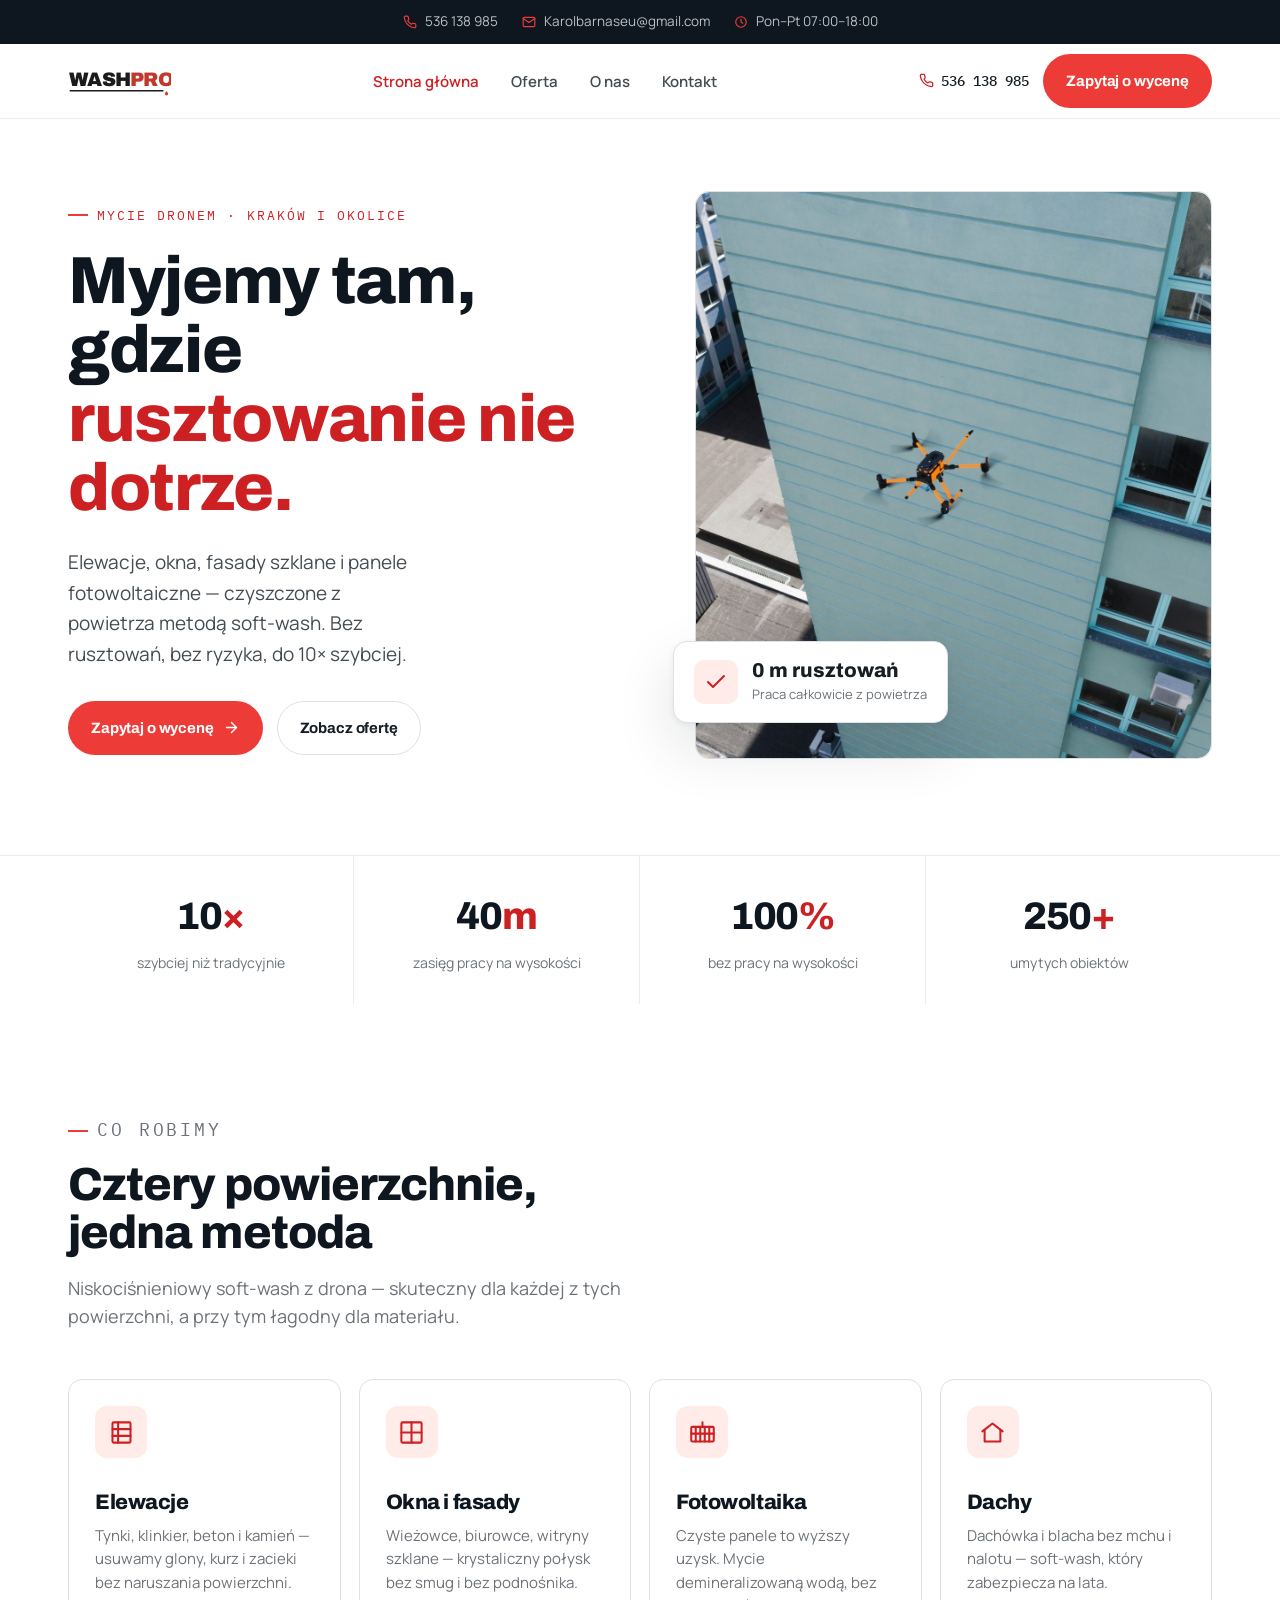
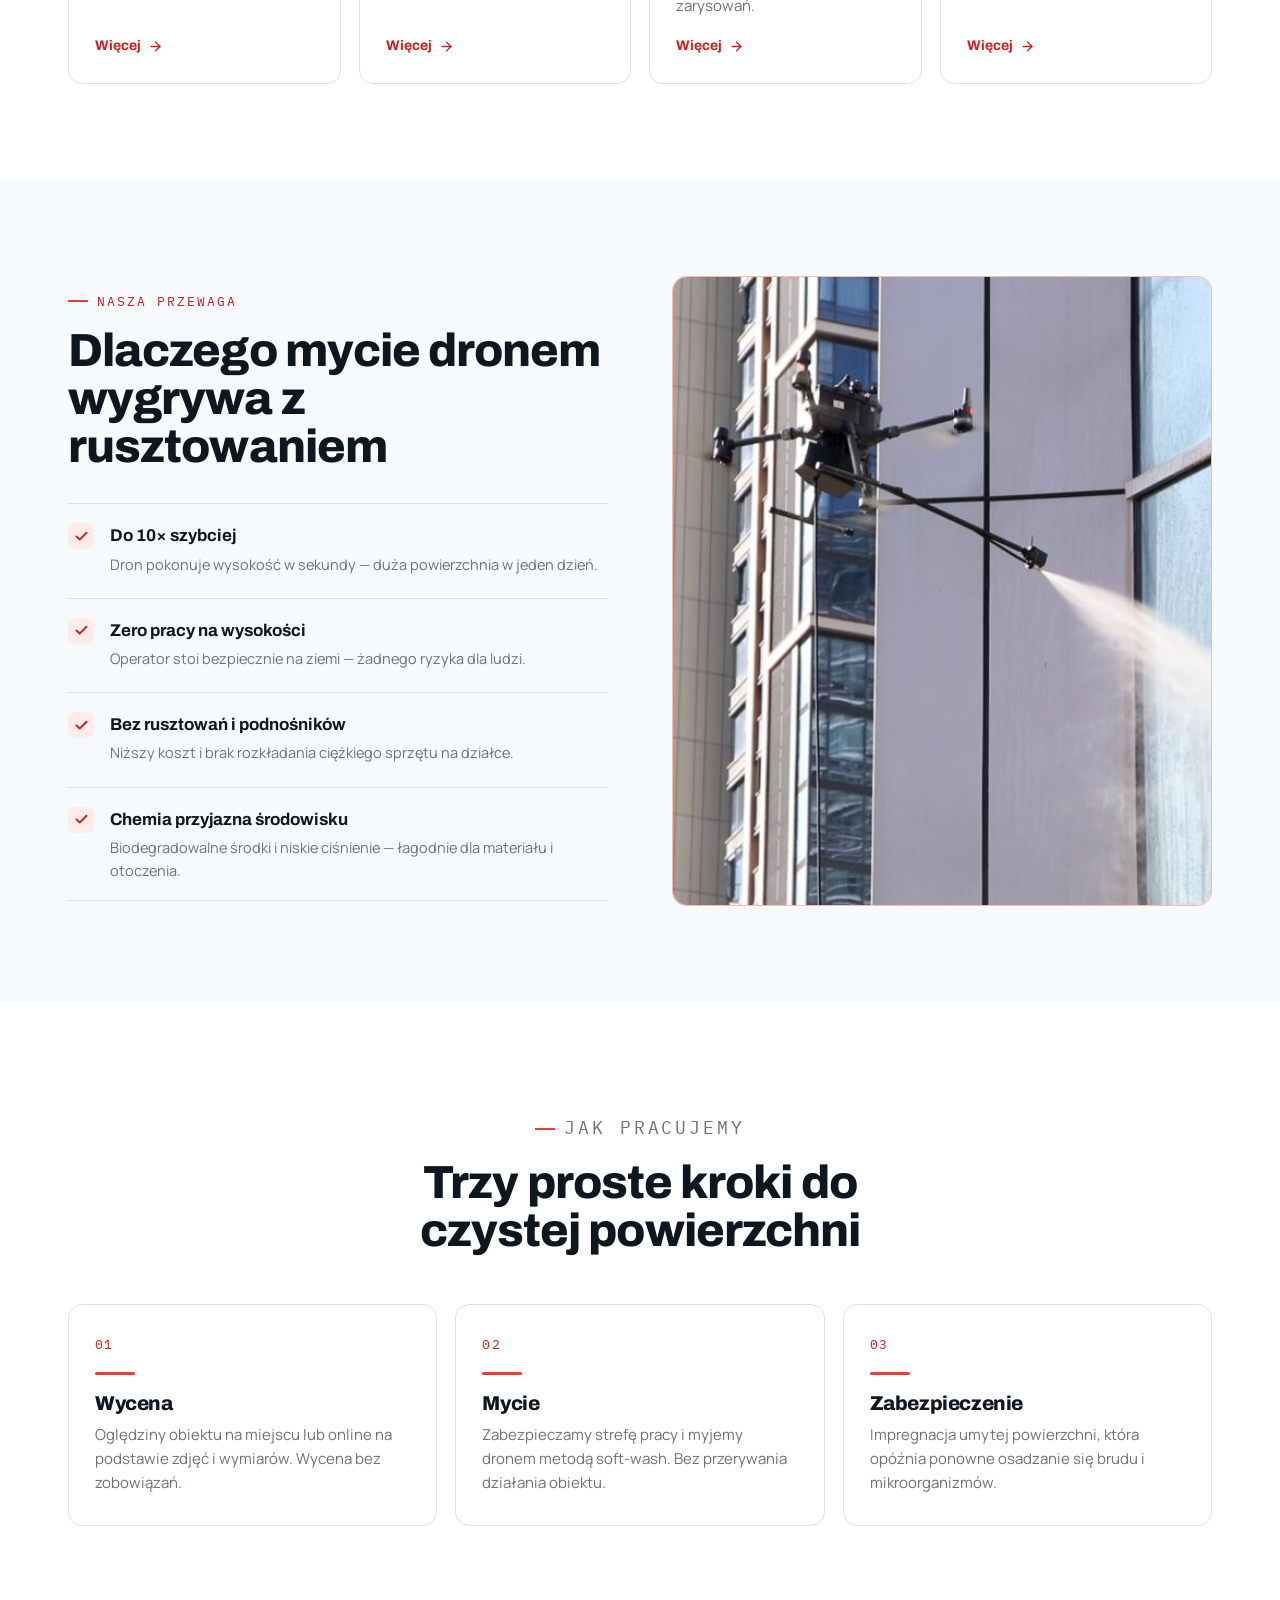
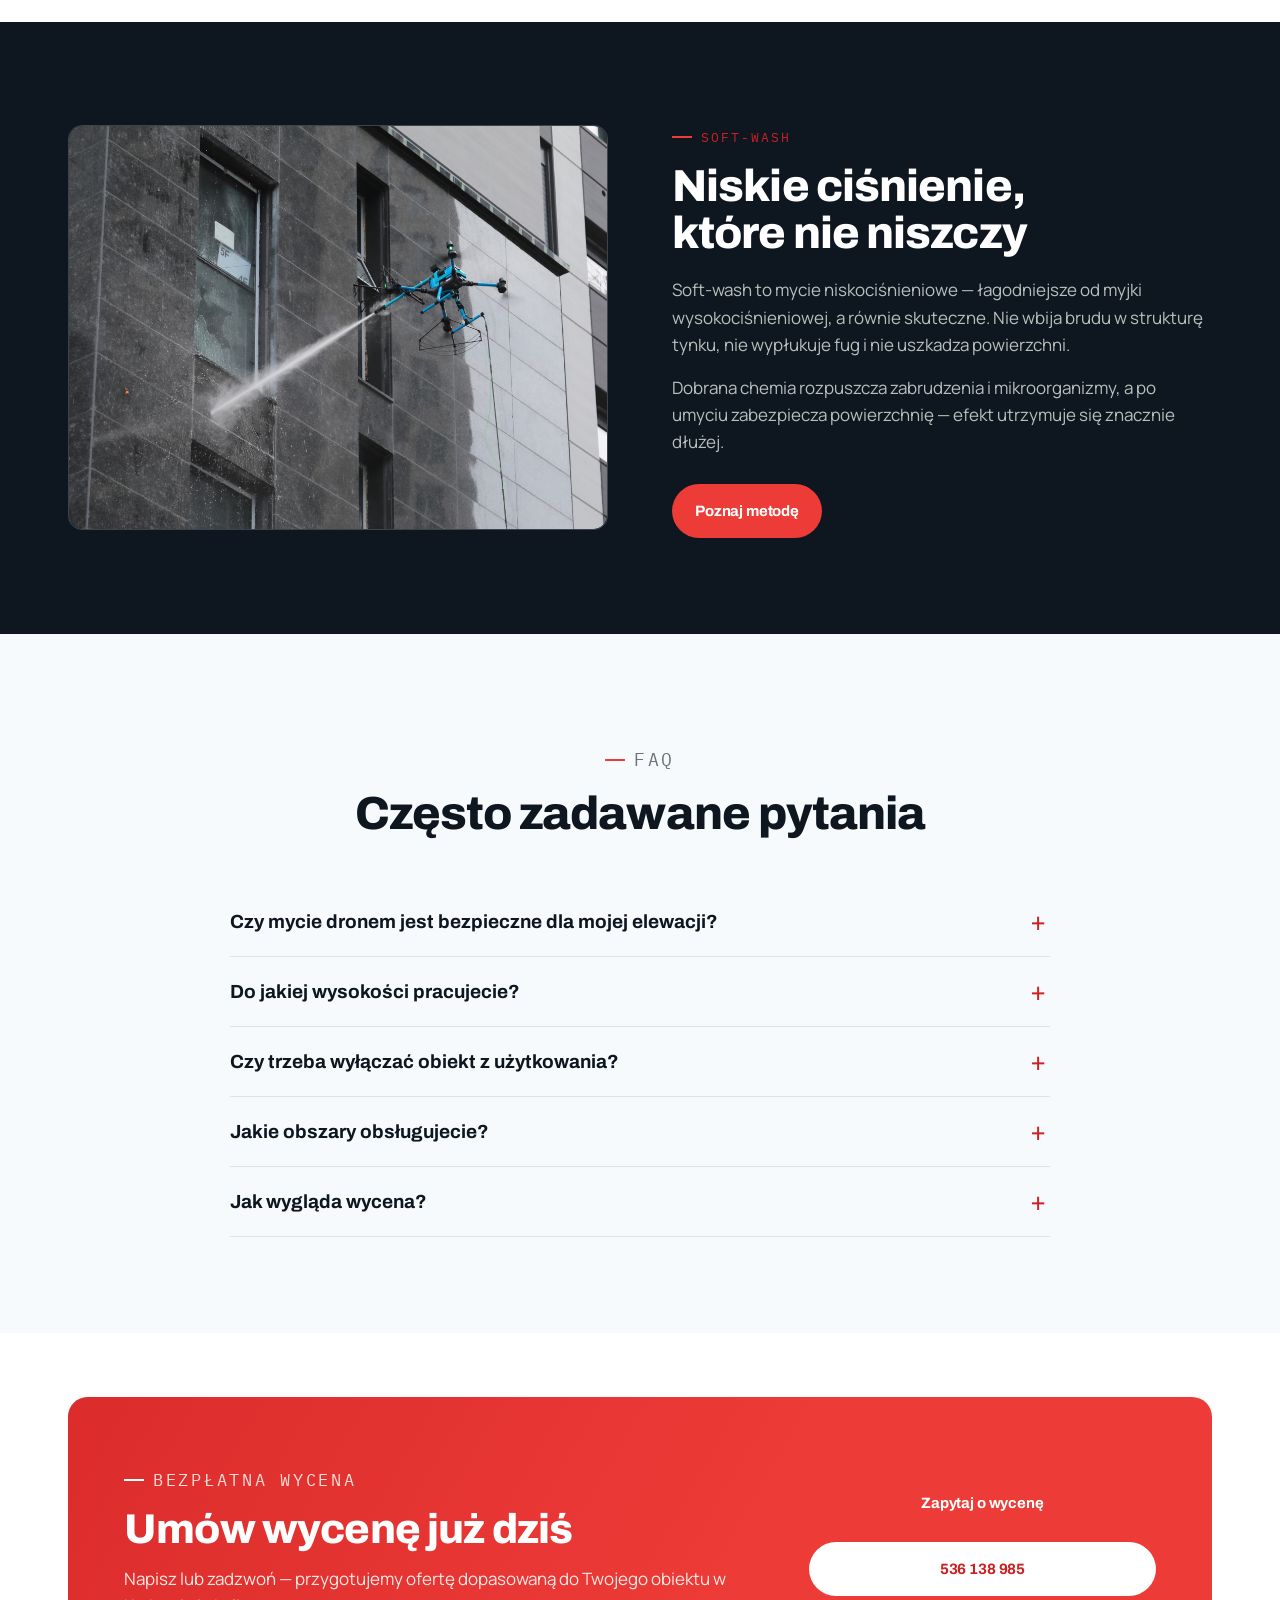
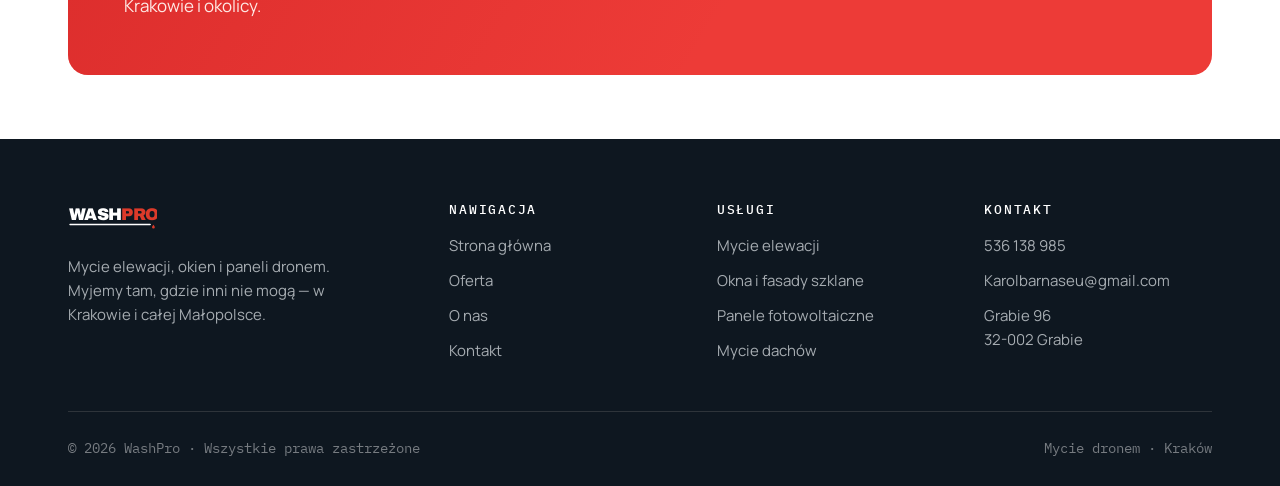
==== strona drony/index.html @ 451d6413 "Add files via upload" ====
<!DOCTYPE html>
<html lang="pl">
<head>
<meta charset="UTF-8">
<meta name="viewport" content="width=device-width, initial-scale=1">
<title>WashPro — Mycie elewacji, okien i paneli dronem · Kraków</title>
<meta name="description" content="WashPro Kraków — mycie elewacji, okien, fasad szklanych i paneli fotowoltaicznych dronem metodą soft-wash. Bezpiecznie, szybko, bez rusztowań.">
<link rel="preconnect" href="https://fonts.googleapis.com">
<link rel="preconnect" href="https://fonts.gstatic.com" crossorigin>
<link href="https://fonts.googleapis.com/css2?family=Archivo:wght@500;600;700;800&family=Manrope:wght@400;500;600;700&family=IBM+Plex+Mono:wght@400;500&display=swap" rel="stylesheet">
<link rel="icon" type="image/svg+xml" href="assets/logo-mark.svg">
<link rel="stylesheet" href="assets/styles.css">
</head>
<body>

<!-- ============ HEADER ============ -->
<div class="topbar">
  <div class="wrap">
    <div class="topbar-inner">
      <div class="topbar-contact">
        <a href="tel:+48536138985"><svg viewBox="0 0 24 24" fill="none" stroke="currentColor" stroke-width="2" stroke-linecap="round" stroke-linejoin="round"><path d="M22 16.92v3a2 2 0 0 1-2.18 2 19.79 19.79 0 0 1-8.63-3.07 19.5 19.5 0 0 1-6-6 19.79 19.79 0 0 1-3.07-8.67A2 2 0 0 1 4.11 2h3a2 2 0 0 1 2 1.72c.13.96.36 1.9.7 2.81a2 2 0 0 1-.45 2.11L8.09 9.91a16 16 0 0 0 6 6l1.27-1.27a2 2 0 0 1 2.11-.45c.91.34 1.85.57 2.81.7A2 2 0 0 1 22 16.92Z"/></svg>536 138 985</a>
        <a href="mailto:Karolbarnaseu@gmail.com"><svg viewBox="0 0 24 24" fill="none" stroke="currentColor" stroke-width="2" stroke-linecap="round" stroke-linejoin="round"><rect x="2" y="4" width="20" height="16" rx="2"/><polyline points="22 6 12 13 2 6"/></svg>Karolbarnaseu@gmail.com</a>
        <span><svg viewBox="0 0 24 24" fill="none" stroke="currentColor" stroke-width="2" stroke-linecap="round" stroke-linejoin="round" style="width:14px;height:14px;color:var(--accent)"><circle cx="12" cy="12" r="9"/><polyline points="12 7 12 12 15 14"/></svg>Pon–Pt 07:00–18:00</span>
      </div>
    </div>
  </div>
</div>
<header class="site-header">
  <div class="wrap">
    <nav class="nav">
      <a href="index.html" class="brand" aria-label="WashPro — strona główna">
        <svg class="brand-logo" xmlns="http://www.w3.org/2000/svg" viewBox="0 0 432 126" role="img" aria-label="WashPro"><text x="4" y="84" font-family="Archivo, system-ui, sans-serif" font-weight="900" font-size="82" letter-spacing="-3"><tspan fill="#1d1a1e">WASH</tspan><tspan fill="#C0392B">PRO</tspan></text><path d="M10 104 H398" stroke="#1d1a1e" stroke-width="7" stroke-linecap="round"></path><path d="M414 105c4.4 5.8 6.7 9.2 6.7 12a6.7 6.7 0 0 1-13.4 0C407.3 114.2 409.6 110.8 414 105Z" fill="#DB3A2A"></path></svg>
      </a>
      <ul class="nav-links">
        <li><a href="index.html" class="active">Strona główna</a></li>
        <li><a href="oferta.html">Oferta</a></li>
        <li><a href="o-nas.html">O nas</a></li>
        <li><a href="kontakt.html">Kontakt</a></li>
      </ul>
      <div class="nav-cta">
        <span class="nav-phone">
          <svg viewBox="0 0 24 24" fill="none" stroke="currentColor" stroke-width="2" stroke-linecap="round" stroke-linejoin="round"><path d="M22 16.92v3a2 2 0 0 1-2.18 2 19.79 19.79 0 0 1-8.63-3.07 19.5 19.5 0 0 1-6-6 19.79 19.79 0 0 1-3.07-8.67A2 2 0 0 1 4.11 2h3a2 2 0 0 1 2 1.72c.13.96.36 1.9.7 2.81a2 2 0 0 1-.45 2.11L8.09 9.91a16 16 0 0 0 6 6l1.27-1.27a2 2 0 0 1 2.11-.45c.91.34 1.85.57 2.81.7A2 2 0 0 1 22 16.92Z"/></svg>
          536 138 985
        </span>
        <a href="kontakt.html" class="btn btn-primary">Zapytaj o wycenę</a>
      </div>
      <button class="nav-toggle" aria-label="Menu">
        <svg viewBox="0 0 24 24" fill="none" stroke="currentColor" stroke-width="2" stroke-linecap="round"><line x1="3" y1="7" x2="21" y2="7"/><line x1="3" y1="12" x2="21" y2="12"/><line x1="3" y1="17" x2="21" y2="17"/></svg>
      </button>
    </nav>
  </div>
</header>

<!-- ============ HERO ============ -->
<section class="hero">
  <div class="wrap">
    <div class="hero-grid">
      <div class="hero-copy">
        <p class="eyebrow">Mycie dronem · Kraków i okolice</p>
        <h1>Myjemy tam, gdzie<br><span class="g">rusztowanie nie dotrze.</span></h1>
        <p class="hero-lead">Elewacje, okna, fasady szklane i panele fotowoltaiczne — czyszczone z powietrza metodą soft-wash. Bez rusztowań, bez ryzyka, do 10× szybciej.</p>
        <div class="hero-actions">
          <a href="kontakt.html" class="btn btn-primary">
            Zapytaj o wycenę
            <svg viewBox="0 0 24 24" fill="none" stroke="currentColor" stroke-width="2" stroke-linecap="round" stroke-linejoin="round"><line x1="5" y1="12" x2="19" y2="12"/><polyline points="12 5 19 12 12 19"/></svg>
          </a>
          <a href="oferta.html" class="btn btn-ghost">Zobacz ofertę</a>
        </div>
      </div>
      <div class="hero-media">
        <div class="ph"><img src="assets/img/hero-dron-elewacja.jpg" alt="Dron myjący elewację budynku z powietrza"></div>
        <div class="hero-badge">
          <span class="ico">
            <svg viewBox="0 0 24 24" fill="none" stroke="currentColor" stroke-width="2" stroke-linecap="round" stroke-linejoin="round"><polyline points="20 6 9 17 4 12"/></svg>
          </span>
          <div>
            <div class="t">0 m rusztowań</div>
            <div class="s">Praca całkowicie z powietrza</div>
          </div>
        </div>
      </div>
    </div>
  </div>
</section>

<!-- ============ TRUST STRIP ============ -->
<section class="trust">
  <div class="wrap">
    <div class="trust-row">
      <div class="trust-item"><div class="n">10<span>×</span></div><div class="l">szybciej niż tradycyjnie</div></div>
      <div class="trust-item"><div class="n">40<span>m</span></div><div class="l">zasięg pracy na wysokości</div></div>
      <div class="trust-item"><div class="n">100<span>%</span></div><div class="l">bez pracy na wysokości</div></div>
      <div class="trust-item"><div class="n">250<span>+</span></div><div class="l">umytych obiektów</div></div>
    </div>
  </div>
</section>

<!-- ============ USŁUGI ============ -->
<section class="section">
  <div class="wrap">
    <div class="section-head">
      <p class="eyebrow">Co robimy</p>
      <h2>Cztery powierzchnie, jedna metoda</h2>
      <p>Niskociśnieniowy soft-wash z drona — skuteczny dla każdej z tych powierzchni, a przy tym łagodny dla materiału.</p>
    </div>
    <div class="cards cards-4">
      <a href="oferta.html" class="card">
        <span class="ico"><svg viewBox="0 0 24 24" fill="none" stroke="currentColor" stroke-width="1.8" stroke-linecap="round" stroke-linejoin="round"><rect x="4" y="3" width="16" height="18" rx="1"/><path d="M9 3v18M4 9h16M4 15h16"/></svg></span>
        <h3>Elewacje</h3>
        <p>Tynki, klinkier, beton i kamień — usuwamy glony, kurz i zacieki bez naruszania powierzchni.</p>
        <span class="more">Więcej <svg viewBox="0 0 24 24" fill="none" stroke="currentColor" stroke-width="2.2" stroke-linecap="round" stroke-linejoin="round"><line x1="5" y1="12" x2="19" y2="12"/><polyline points="12 5 19 12 12 19"/></svg></span>
      </a>
      <a href="oferta.html" class="card">
        <span class="ico"><svg viewBox="0 0 24 24" fill="none" stroke="currentColor" stroke-width="1.8" stroke-linecap="round" stroke-linejoin="round"><rect x="3" y="3" width="18" height="18" rx="1"/><path d="M3 12h18M12 3v18"/></svg></span>
        <h3>Okna i fasady</h3>
        <p>Wieżowce, biurowce, witryny szklane — krystaliczny połysk bez smug i bez podnośnika.</p>
        <span class="more">Więcej <svg viewBox="0 0 24 24" fill="none" stroke="currentColor" stroke-width="2.2" stroke-linecap="round" stroke-linejoin="round"><line x1="5" y1="12" x2="19" y2="12"/><polyline points="12 5 19 12 12 19"/></svg></span>
      </a>
      <a href="oferta.html" class="card">
        <span class="ico"><svg viewBox="0 0 24 24" fill="none" stroke="currentColor" stroke-width="1.8" stroke-linecap="round" stroke-linejoin="round"><rect x="2" y="7" width="20" height="13" rx="1"/><path d="M6 7v13M10 7v13M14 7v13M18 7v13M2 13h20"/><path d="M12 7V3"/></svg></span>
        <h3>Fotowoltaika</h3>
        <p>Czyste panele to wyższy uzysk. Mycie demineralizowaną wodą, bez zarysowań.</p>
        <span class="more">Więcej <svg viewBox="0 0 24 24" fill="none" stroke="currentColor" stroke-width="2.2" stroke-linecap="round" stroke-linejoin="round"><line x1="5" y1="12" x2="19" y2="12"/><polyline points="12 5 19 12 12 19"/></svg></span>
      </a>
      <a href="oferta.html" class="card">
        <span class="ico"><svg viewBox="0 0 24 24" fill="none" stroke="currentColor" stroke-width="1.8" stroke-linecap="round" stroke-linejoin="round"><path d="M3 11l9-7 9 7"/><path d="M5 10v10h14V10"/></svg></span>
        <h3>Dachy</h3>
        <p>Dachówka i blacha bez mchu i nalotu — soft-wash, który zabezpiecza na lata.</p>
        <span class="more">Więcej <svg viewBox="0 0 24 24" fill="none" stroke="currentColor" stroke-width="2.2" stroke-linecap="round" stroke-linejoin="round"><line x1="5" y1="12" x2="19" y2="12"/><polyline points="12 5 19 12 12 19"/></svg></span>
      </a>
    </div>
  </div>
</section>

<!-- ============ PRZEWAGA ============ -->
<section class="section bg-surface">
  <div class="wrap">
    <div class="split">
      <div>
        <p class="eyebrow">Nasza przewaga</p>
        <h2 style="font-size: clamp(2rem, 4vw, 2.9rem); margin-top: 16px;">Dlaczego mycie dronem<br>wygrywa z rusztowaniem</h2>
        <ul class="feature-list">
          <li>
            <span class="chk"><svg viewBox="0 0 24 24" fill="none" stroke="currentColor" stroke-width="3" stroke-linecap="round" stroke-linejoin="round"><polyline points="20 6 9 17 4 12"/></svg></span>
            <div><div class="ft">Do 10× szybciej</div><div class="fd">Dron pokonuje wysokość w sekundy — duża powierzchnia w jeden dzień.</div></div>
          </li>
          <li>
            <span class="chk"><svg viewBox="0 0 24 24" fill="none" stroke="currentColor" stroke-width="3" stroke-linecap="round" stroke-linejoin="round"><polyline points="20 6 9 17 4 12"/></svg></span>
            <div><div class="ft">Zero pracy na wysokości</div><div class="fd">Operator stoi bezpiecznie na ziemi — żadnego ryzyka dla ludzi.</div></div>
          </li>
          <li>
            <span class="chk"><svg viewBox="0 0 24 24" fill="none" stroke="currentColor" stroke-width="3" stroke-linecap="round" stroke-linejoin="round"><polyline points="20 6 9 17 4 12"/></svg></span>
            <div><div class="ft">Bez rusztowań i podnośników</div><div class="fd">Niższy koszt i brak rozkładania ciężkiego sprzętu na działce.</div></div>
          </li>
          <li>
            <span class="chk"><svg viewBox="0 0 24 24" fill="none" stroke="currentColor" stroke-width="3" stroke-linecap="round" stroke-linejoin="round"><polyline points="20 6 9 17 4 12"/></svg></span>
            <div><div class="ft">Chemia przyjazna środowisku</div><div class="fd">Biodegradowalne środki i niskie ciśnienie — łagodnie dla materiału i otoczenia.</div></div>
          </li>
        </ul>
      </div>
      <div class="media-tall">
        <div class="ph ph-accent"><img src="assets/img/fasada-wiezowiec.jpg" alt="Dron myjący szklaną fasadę wieżowca"></div>
      </div>
    </div>
  </div>
</section>

<!-- ============ PROCES ============ -->
<section class="section">
  <div class="wrap">
    <div class="section-head center">
      <p class="eyebrow center">Jak pracujemy</p>
      <h2>Trzy proste kroki do czystej powierzchni</h2>
    </div>
    <div class="steps">
      <div class="step">
        <div class="sn">01</div>
        <div class="bar"></div>
        <h3>Wycena</h3>
        <p>Oględziny obiektu na miejscu lub online na podstawie zdjęć i wymiarów. Wycena bez zobowiązań.</p>
      </div>
      <div class="step">
        <div class="sn">02</div>
        <div class="bar"></div>
        <h3>Mycie</h3>
        <p>Zabezpieczamy strefę pracy i myjemy dronem metodą soft-wash. Bez przerywania działania obiektu.</p>
      </div>
      <div class="step">
        <div class="sn">03</div>
        <div class="bar"></div>
        <h3>Zabezpieczenie</h3>
        <p>Impregnacja umytej powierzchni, która opóźnia ponowne osadzanie się brudu i mikroorganizmów.</p>
      </div>
    </div>
  </div>
</section>

<!-- ============ SOFT-WASH ============ -->
<section class="section bg-ink">
  <div class="wrap">
    <div class="split">
      <div class="media-wide">
        <div class="ph" style="background-color: oklch(0.27 0.014 250); border-color: oklch(0.38 0.016 250);"><img src="assets/img/mycie-elewacji.jpg" alt="Dron myjący elewację metodą soft-wash"></div>
      </div>
      <div>
        <p class="eyebrow">Soft-wash</p>
        <h2 style="font-size: clamp(2rem, 4vw, 2.8rem); margin-top: 16px;">Niskie ciśnienie, które nie niszczy</h2>
        <p style="margin-top: 20px; font-size: 17px; color: oklch(0.80 0.01 165);">Soft-wash to mycie niskociśnieniowe — łagodniejsze od myjki wysokociśnieniowej, a równie skuteczne. Nie wbija brudu w strukturę tynku, nie wypłukuje fug i nie uszkadza powierzchni.</p>
        <p style="margin-top: 16px; font-size: 17px; color: oklch(0.80 0.01 165);">Dobrana chemia rozpuszcza zabrudzenia i mikroorganizmy, a po umyciu zabezpiecza powierzchnię — efekt utrzymuje się znacznie dłużej.</p>
        <a href="oferta.html" class="btn btn-primary" style="margin-top: 28px;">Poznaj metodę</a>
      </div>
    </div>
  </div>
</section>

<!-- ============ FAQ ============ -->
<section class="section bg-surface">
  <div class="wrap">
    <div class="section-head center">
      <p class="eyebrow center">FAQ</p>
      <h2>Często zadawane pytania</h2>
    </div>
    <div class="faq">
      <div class="faq-item">
        <button class="faq-q">Czy mycie dronem jest bezpieczne dla mojej elewacji?</button>
        <div class="faq-a"><p>Tak. Pracujemy niskim ciśnieniem (soft-wash), które nie wbija brudu w strukturę i nie uszkadza tynku, fug ani powłok — to metoda łagodniejsza niż klasyczna myjka wysokociśnieniowa.</p></div>
      </div>
      <div class="faq-item">
        <button class="faq-q">Do jakiej wysokości pracujecie?</button>
        <div class="faq-a"><p>Standardowo do ok. 40 metrów. Przy wyższych obiektach dobieramy sprzęt i scenariusz lotu indywidualnie — opisz nam obiekt, a potwierdzimy wykonalność.</p></div>
      </div>
      <div class="faq-item">
        <button class="faq-q">Czy trzeba wyłączać obiekt z użytkowania?</button>
        <div class="faq-a"><p>Najczęściej nie. Operator pracuje z ziemi, a my zabezpieczamy jedynie strefę pod miejscem mycia. Biuro, sklep czy zakład mogą zwykle działać normalnie.</p></div>
      </div>
      <div class="faq-item">
        <button class="faq-q">Jakie obszary obsługujecie?</button>
        <div class="faq-a"><p>Kraków i cała Małopolska. W przypadku większych zleceń dojedziemy też poza województwo — zapytaj o szczegóły.</p></div>
      </div>
      <div class="faq-item">
        <button class="faq-q">Jak wygląda wycena?</button>
        <div class="faq-a"><p>Bezpłatnie. Wystarczą zdjęcia, lokalizacja i przybliżone wymiary, albo umawiamy oględziny na miejscu. Ofertę przygotowujemy zwykle w 1–2 dni robocze.</p></div>
      </div>
    </div>
  </div>
</section>

<!-- ============ CTA ============ -->
<section class="section-sm">
  <div class="wrap">
    <div class="cta-band">
      <div>
        <p class="eyebrow">Bezpłatna wycena</p>
        <h2 style="margin-top: 14px;">Umów wycenę już dziś</h2>
        <p>Napisz lub zadzwoń — przygotujemy ofertę dopasowaną do Twojego obiektu w Krakowie i okolicy.</p>
      </div>
      <div class="cta-actions">
        <a href="kontakt.html" class="btn btn-primary">Zapytaj o wycenę</a>
        <a href="tel:+48536138985" class="btn btn-on-accent">536 138 985</a>
      </div>
    </div>
  </div>
</section>

<!-- ============ FOOTER ============ -->
<footer class="site-footer">
  <div class="wrap">
    <div class="footer-grid">
      <div>
        <span class="brand" aria-label="WashPro"><svg class="brand-logo" xmlns="http://www.w3.org/2000/svg" viewBox="0 0 432 126" role="img" aria-label="WashPro"><text x="4" y="84" font-family="Archivo, system-ui, sans-serif" font-weight="900" font-size="82" letter-spacing="-3"><tspan fill="#ffffff">WASH</tspan><tspan fill="#DB3A2A">PRO</tspan></text><path d="M10 104 H398" stroke="#ffffff" stroke-width="7" stroke-linecap="round"></path><path d="M414 105c4.4 5.8 6.7 9.2 6.7 12a6.7 6.7 0 0 1-13.4 0C407.3 114.2 409.6 110.8 414 105Z" fill="#DB3A2A"></path></svg></span>
        <p class="footer-about">Mycie elewacji, okien i paneli dronem. Myjemy tam, gdzie inni nie mogą — w Krakowie i całej Małopolsce.</p>
      </div>
      <div class="footer-col">
        <h4>Nawigacja</h4>
        <ul>
          <li><a href="index.html">Strona główna</a></li>
          <li><a href="oferta.html">Oferta</a></li>
          <li><a href="o-nas.html">O nas</a></li>
            <li><a href="kontakt.html">Kontakt</a></li>
        </ul>
      </div>
      <div class="footer-col">
        <h4>Usługi</h4>
        <ul>
          <li><a href="oferta.html">Mycie elewacji</a></li>
          <li><a href="oferta.html">Okna i fasady szklane</a></li>
          <li><a href="oferta.html">Panele fotowoltaiczne</a></li>
          <li><a href="oferta.html">Mycie dachów</a></li>
        </ul>
      </div>
      <div class="footer-col">
        <h4>Kontakt</h4>
        <ul>
          <li><a href="tel:+48536138985">536 138 985</a></li>
          <li><a href="mailto:Karolbarnaseu@gmail.com">Karolbarnaseu@gmail.com</a></li>
          <li>Grabie 96<br>32-002 Grabie</li>
        </ul>
      </div>
    </div>
    <div class="footer-bottom">
      <span class="mono">© 2026 WashPro · Wszystkie prawa zastrzeżone</span>
      <span class="mono">Mycie dronem · Kraków</span>
    </div>
  </div>
</footer>

<script src="assets/nav.js"></script>
</body>
</html>
---- strona drony/assets/styles.css ----
/* ============================================================
   WashPro — system wizualny
   Czysty, techniczny. Dużo bieli, jeden żywy czerwony akcent.
   ============================================================ */

:root {
  /* Neutrals — cool, slightly blue */
  --bg:        #ffffff;
  --surface:   oklch(0.984 0.005 240);
  --surface-2: oklch(0.963 0.008 240);
  --ink:       oklch(0.23 0.018 245);
  --ink-soft:  oklch(0.41 0.016 245);
  --muted:     oklch(0.55 0.012 245);
  --line:      oklch(0.91 0.008 240);
  --line-soft: oklch(0.945 0.006 240);

  /* Accent — vivid red (GraphicLine-style) */
  --accent:      oklch(0.625 0.215 27);
  --accent-deep: oklch(0.545 0.205 27);
  --accent-ink:  oklch(0.45 0.16 27);
  --accent-soft: oklch(0.962 0.03 27);
  --accent-line: oklch(0.86 0.10 27);

  --ink-900:   oklch(0.20 0.022 250);

  /* Type */
  --font-head: "Archivo", system-ui, sans-serif;
  --font-body: "Manrope", system-ui, sans-serif;
  --font-mono: "IBM Plex Mono", ui-monospace, monospace;

  --maxw: 1200px;
  --radius: 14px;
  --radius-sm: 9px;
  --shadow: 0 1px 2px oklch(0.22 0.018 250 / 0.05), 0 8px 28px oklch(0.22 0.018 250 / 0.07);
  --shadow-lg: 0 2px 6px oklch(0.22 0.018 250 / 0.06), 0 24px 60px oklch(0.22 0.018 250 / 0.12);
}

* { box-sizing: border-box; }

html { scroll-behavior: smooth; }

body {
  margin: 0;
  font-family: var(--font-body);
  font-size: 17px;
  line-height: 1.6;
  color: var(--ink);
  background: var(--bg);
  -webkit-font-smoothing: antialiased;
  text-rendering: optimizeLegibility;
}

h1, h2, h3, h4 {
  font-family: var(--font-head);
  font-weight: 800;
  line-height: 1.04;
  letter-spacing: -0.02em;
  color: var(--ink-900);
  margin: 0;
  text-wrap: balance;
}

p { margin: 0; }
a { color: inherit; text-decoration: none; }
img { max-width: 100%; display: block; }

.wrap {
  width: 100%;
  max-width: var(--maxw);
  margin: 0 auto;
  padding-inline: 28px;
}

/* ---------- Eyebrow / labels ---------- */
.eyebrow {
  font-family: var(--font-mono);
  font-size: 12.5px;
  letter-spacing: 0.16em;
  text-transform: uppercase;
  color: var(--accent-deep);
  display: inline-flex;
  align-items: center;
  gap: 9px;
  margin: 0;
}
.eyebrow::before {
  content: "";
  width: 20px;
  height: 2px;
  background: var(--accent);
  display: inline-block;
}
.eyebrow.center { justify-content: center; }

.mono { font-family: var(--font-mono); }

/* ---------- Buttons ---------- */
.btn {
  display: inline-flex;
  align-items: center;
  gap: 9px;
  font-family: var(--font-head);
  font-weight: 700;
  font-size: 15px;
  letter-spacing: -0.01em;
  padding: 14px 22px;
  border-radius: 999px;
  border: 1.5px solid transparent;
  cursor: pointer;
  transition: transform .15s ease, background .2s ease, border-color .2s ease, color .2s ease;
  white-space: nowrap;
}
.btn svg { width: 17px; height: 17px; }
.btn-primary {
  background: var(--accent);
  color: #fff;
}
.btn-primary:hover { background: var(--accent-deep); transform: translateY(-2px); }
.btn-ghost {
  background: transparent;
  color: var(--ink);
  border-color: var(--line);
}
.btn-ghost:hover { border-color: var(--ink); transform: translateY(-2px); }
.btn-dark {
  background: var(--ink-900);
  color: #fff;
}
.btn-dark:hover { background: #000; transform: translateY(-2px); }
.btn-on-accent { background: #fff; color: var(--accent-deep); }
.btn-on-accent:hover { background: oklch(0.965 0.015 28); transform: translateY(-2px); }

/* ---------- Top utility bar ---------- */
.topbar {
  background: var(--ink-900);
  color: oklch(0.80 0.01 245);
  font-size: 13.5px;
}
.topbar-inner {
  display: flex;
  justify-content: center;
  align-items: center;
  height: 44px;
  gap: 20px;
}
.topbar a { color: inherit; transition: color .15s ease; }
.topbar-contact { display: flex; align-items: center; gap: 24px; }
.topbar-contact a, .topbar-contact span { display: inline-flex; align-items: center; gap: 8px; white-space: nowrap; }
.topbar-contact svg { width: 14px; height: 14px; color: var(--accent); }
.topbar-contact a:hover { color: #fff; }
.topbar-social { display: flex; align-items: center; gap: 8px; }
.topbar-social a {
  width: 30px; height: 30px; border-radius: 7px;
  display: grid; place-items: center;
  background: oklch(0.30 0.014 250);
}
.topbar-social a:hover { background: var(--accent); color: #fff; }
.topbar-social svg { width: 15px; height: 15px; }

/* ---------- Header ---------- */
.site-header {
  position: sticky;
  top: 0;
  z-index: 50;
  background: oklch(1 0 0 / 0.82);
  backdrop-filter: blur(14px);
  border-bottom: 1px solid var(--line-soft);
}
.nav {
  display: flex;
  align-items: center;
  justify-content: space-between;
  height: 74px;
  gap: 24px;
}
.brand {
  display: flex;
  align-items: center;
  gap: 11px;
  font-family: var(--font-head);
  font-weight: 800;
  font-size: 21px;
  letter-spacing: -0.03em;
  color: var(--ink-900);
}
.brand .mark {
  width: 32px;
  height: 32px;
  border-radius: 8px;
  background: var(--accent);
  display: grid;
  place-items: center;
  position: relative;
}
.brand .mark svg { width: 18px; height: 18px; }
.brand b { color: var(--accent-deep); font-weight: 800; }
.brand-logo { height: 30px; width: auto; display: block; }
.site-footer .brand { display: inline-flex; }
.site-footer .brand-logo { height: 26px; }

.nav-links {
  display: flex;
  align-items: center;
  gap: 4px;
  list-style: none;
  margin: 0;
  padding: 0;
}
.nav-links a {
  font-size: 15px;
  font-weight: 600;
  color: var(--ink-soft);
  padding: 9px 14px;
  border-radius: 8px;
  transition: color .15s ease, background .15s ease;
}
.nav-links a:hover { color: var(--ink-900); background: var(--surface-2); }
.nav-links a.active { color: var(--accent-deep); }

.nav-cta { display: flex; align-items: center; gap: 14px; }
.nav-phone {
  font-family: var(--font-mono);
  font-size: 14px;
  font-weight: 500;
  color: var(--ink);
  display: flex;
  align-items: center;
  gap: 7px;
}
.nav-phone svg { width: 15px; height: 15px; color: var(--accent-deep); }

.nav-toggle {
  display: none;
  background: none;
  border: 1px solid var(--line);
  border-radius: 8px;
  width: 42px; height: 42px;
  cursor: pointer;
  align-items: center;
  justify-content: center;
}
.nav-toggle svg { width: 22px; height: 22px; }

/* ---------- Sections ---------- */
section { position: relative; }
.section { padding-block: 96px; }
.section-sm { padding-block: 64px; }
.bg-surface { background: var(--surface); }
.bg-ink { background: var(--ink-900); color: oklch(0.92 0.008 245); }
.bg-ink h1, .bg-ink h2, .bg-ink h3 { color: #fff; }

.section-head { max-width: 640px; }
.section-head.center { margin-inline: auto; text-align: center; }
.section-head h2 {
  font-size: clamp(2rem, 4vw, 2.9rem);
  margin-top: 16px;
}
.section-head p {
  margin-top: 16px;
  font-size: 18px;
  color: var(--muted);
}

/* ---------- Image placeholder (clean upload-slot look) ---------- */
.ph {
  position: relative;
  background-color: var(--surface-2);
  border: 1px solid var(--line);
  border-radius: var(--radius);
  display: flex;
  align-items: center;
  justify-content: center;
  overflow: hidden;
  color: var(--muted);
}
.ph::before {
  content: "";
  position: absolute;
  inset: 16px;
  border: 1.5px dashed var(--line);
  border-radius: 8px;
}
.ph::after {
  content: attr(data-label);
  position: relative;
  z-index: 1;
  font-family: var(--font-mono);
  font-size: 11.5px;
  letter-spacing: 0.04em;
  text-transform: uppercase;
  color: var(--muted);
  background: var(--bg);
  border: 1px solid var(--line);
  border-radius: 999px;
  padding: 7px 14px;
  text-align: center;
  max-width: 80%;
}
.ph-accent {
  background-color: var(--accent-soft);
  border-color: var(--accent-line);
}
.ph-accent::before { border-color: var(--accent-line); }
.ph-accent::after { color: var(--accent-deep); border-color: var(--accent-line); }

/* Real photo dropped into a placeholder slot */
.ph > img {
  position: absolute;
  inset: 0;
  width: 100%;
  height: 100%;
  object-fit: cover;
  border-radius: inherit;
  display: block;
  z-index: 2;
}
.ph:has(img) { border-style: solid; }
.ph:has(img)::before,
.ph:has(img)::after { display: none; }

/* ============================================================
   HERO
   ============================================================ */
.hero { padding-top: 72px; padding-bottom: 88px; overflow: hidden; }
.hero-grid {
  display: grid;
  grid-template-columns: 1.05fr 0.95fr;
  gap: 56px;
  align-items: center;
}
.hero h1 {
  font-size: clamp(2.6rem, 5.2vw, 4.3rem);
  margin-top: 22px;
}
.hero h1 .g { color: var(--accent-deep); }
.hero-lead {
  margin-top: 24px;
  font-size: 19px;
  line-height: 1.6;
  color: var(--ink-soft);
  max-width: 30ch;
}
.hero-actions {
  margin-top: 32px;
  display: flex;
  gap: 14px;
  flex-wrap: wrap;
}
.hero-media {
  position: relative;
  aspect-ratio: 4 / 4.4;
}
.hero-media .ph { position: absolute; inset: 0; }
.hero-badge {
  position: absolute;
  left: -22px;
  bottom: 36px;
  background: #fff;
  border: 1px solid var(--line);
  border-radius: var(--radius);
  box-shadow: var(--shadow-lg);
  padding: 18px 20px;
  display: flex;
  align-items: center;
  gap: 14px;
  z-index: 2;
}
.hero-badge .ico {
  width: 44px; height: 44px;
  border-radius: 10px;
  background: var(--accent-soft);
  display: grid; place-items: center;
  color: var(--accent-deep);
}
.hero-badge .ico svg { width: 24px; height: 24px; }
.hero-badge .t { font-family: var(--font-head); font-weight: 800; font-size: 20px; line-height: 1; }
.hero-badge .s { font-size: 13px; color: var(--muted); margin-top: 4px; }

/* Trust strip */
.trust {
  margin-top: 8px;
  border-top: 1px solid var(--line-soft);
}
.trust-row {
  display: grid;
  grid-template-columns: repeat(4, 1fr);
  gap: 0;
}
.trust-item {
  padding: 30px 4px;
  text-align: center;
  border-right: 1px solid var(--line-soft);
}
.trust-item:last-child { border-right: none; }
.trust-item .n {
  font-family: var(--font-head);
  font-weight: 800;
  font-size: clamp(1.9rem, 3vw, 2.6rem);
  color: var(--ink-900);
  letter-spacing: -0.03em;
}
.trust-item .n span { color: var(--accent-deep); }
.trust-item .l {
  font-size: 14px;
  color: var(--muted);
  margin-top: 4px;
}

/* ============================================================
   SERVICE CARDS
   ============================================================ */
.cards {
  display: grid;
  grid-template-columns: repeat(2, 1fr);
  gap: 18px;
  margin-top: 48px;
}
.cards-4 { grid-template-columns: repeat(4, 1fr); }
.card {
  background: #fff;
  border: 1px solid var(--line);
  border-radius: var(--radius);
  padding: 26px;
  display: flex;
  flex-direction: column;
  transition: transform .18s ease, box-shadow .2s ease, border-color .2s ease;
}
.card:hover { transform: translateY(-4px); box-shadow: var(--shadow); border-color: var(--accent-line); }
.card .ico {
  width: 52px; height: 52px;
  border-radius: 12px;
  background: var(--accent-soft);
  color: var(--accent-deep);
  display: grid; place-items: center;
  margin-bottom: 20px;
}
.card .ico svg { width: 27px; height: 27px; }
.card .num {
  font-family: var(--font-mono);
  font-size: 12px;
  color: var(--muted);
  letter-spacing: 0.1em;
}
.card h3 { font-size: 21px; margin: 14px 0 10px; }
.card p { font-size: 15px; color: var(--muted); line-height: 1.55; }
.card .more {
  margin-top: auto;
  padding-top: 18px;
  font-family: var(--font-head);
  font-weight: 700;
  font-size: 14px;
  color: var(--accent-deep);
  display: inline-flex;
  align-items: center;
  gap: 7px;
}
.card .more svg { width: 15px; height: 15px; transition: transform .18s ease; }
.card:hover .more svg { transform: translateX(4px); }

/* ============================================================
   FEATURE / ADVANTAGE
   ============================================================ */
.split {
  display: grid;
  grid-template-columns: 1fr 1fr;
  gap: 64px;
  align-items: center;
}
.feature-list {
  list-style: none;
  margin: 32px 0 0;
  padding: 0;
  display: grid;
  gap: 4px;
}
.feature-list li {
  display: flex;
  gap: 16px;
  align-items: flex-start;
  padding: 18px 0;
  border-top: 1px solid var(--line);
}
.feature-list li:last-child { border-bottom: 1px solid var(--line); }
.feature-list .chk {
  flex: none;
  width: 26px; height: 26px;
  border-radius: 7px;
  background: var(--accent-soft);
  color: var(--accent-deep);
  display: grid; place-items: center;
  margin-top: 1px;
}
.feature-list .chk svg { width: 15px; height: 15px; }
.feature-list .ft { font-family: var(--font-head); font-weight: 700; font-size: 17px; color: var(--ink-900); }
.feature-list .fd { font-size: 14.5px; color: var(--muted); margin-top: 3px; }

.media-tall { aspect-ratio: 3 / 3.5; }
.media-wide { aspect-ratio: 4 / 3; }
.media-tall .ph, .media-wide .ph { position: absolute; inset: 0; }
.media-tall, .media-wide { position: relative; }

/* ============================================================
   PROCESS
   ============================================================ */
.steps {
  display: grid;
  grid-template-columns: repeat(3, 1fr);
  gap: 18px;
  margin-top: 48px;
  counter-reset: step;
}
.step {
  position: relative;
  padding: 30px 26px;
  border: 1px solid var(--line);
  border-radius: var(--radius);
  background: #fff;
}
.step .sn {
  font-family: var(--font-mono);
  font-size: 13px;
  color: var(--accent-deep);
  letter-spacing: 0.1em;
}
.step .bar { height: 3px; width: 40px; background: var(--accent); margin: 16px 0 18px; border-radius: 2px; }
.step h3 { font-size: 20px; margin-bottom: 10px; }
.step p { font-size: 15px; color: var(--muted); }

/* ============================================================
   CTA BAND
   ============================================================ */
.cta-band {
  background: var(--accent);
  border-radius: 20px;
  padding: 56px;
  display: grid;
  grid-template-columns: 1.3fr 0.7fr;
  gap: 40px;
  align-items: center;
  position: relative;
  overflow: hidden;
}
.cta-band::before {
  content: "";
  position: absolute;
  inset: 0;
  background: linear-gradient(120deg, var(--accent-deep), transparent 60%);
  opacity: 0.55;
}
.cta-band > * { position: relative; z-index: 1; }
.cta-band h2 { color: #fff; font-size: clamp(1.8rem, 3.5vw, 2.6rem); }
.cta-band p { color: oklch(0.95 0.025 28); margin-top: 14px; font-size: 17px; }
.cta-actions { display: flex; flex-direction: column; gap: 12px; align-items: flex-start; }
.cta-actions .btn { width: 100%; justify-content: center; }
.cta-band .eyebrow { color: oklch(0.93 0.045 28); }
.cta-band .eyebrow::before { background: #fff; }

/* ============================================================
   FOOTER
   ============================================================ */
.site-footer {
  background: var(--ink-900);
  color: oklch(0.74 0.01 245);
  padding-top: 64px;
}
.footer-grid {
  display: grid;
  grid-template-columns: 1.5fr 1fr 1fr 1fr;
  gap: 40px;
  padding-bottom: 48px;
  border-bottom: 1px solid oklch(0.32 0.014 250);
}
.site-footer .brand { color: #fff; font-size: 23px; }
.footer-about { margin-top: 18px; font-size: 15px; max-width: 30ch; line-height: 1.6; }
.footer-col h4 {
  color: #fff;
  font-family: var(--font-mono);
  font-weight: 500;
  font-size: 12.5px;
  letter-spacing: 0.14em;
  text-transform: uppercase;
  margin-bottom: 18px;
}
.footer-col ul { list-style: none; margin: 0; padding: 0; display: grid; gap: 11px; }
.footer-col a, .footer-col li { font-size: 15px; color: oklch(0.74 0.01 245); transition: color .15s ease; }
.footer-col a:hover { color: #fff; }
.footer-bottom {
  display: flex;
  justify-content: space-between;
  align-items: center;
  padding-block: 26px;
  font-size: 13.5px;
  color: oklch(0.58 0.01 245);
  flex-wrap: wrap;
  gap: 12px;
}
.footer-bottom .mono { font-family: var(--font-mono); }

/* ============================================================
   PAGE HERO (inner pages)
   ============================================================ */
.page-hero {
  padding-top: 64px;
  padding-bottom: 56px;
  border-bottom: 1px solid var(--line-soft);
  background: var(--surface);
}
.crumbs {
  font-family: var(--font-mono);
  font-size: 12.5px;
  letter-spacing: 0.06em;
  color: var(--muted);
  display: flex;
  gap: 9px;
  align-items: center;
}
.crumbs a:hover { color: var(--accent-deep); }
.crumbs .sep { color: var(--line); }
.page-hero h1 {
  font-size: clamp(2.4rem, 5vw, 3.6rem);
  margin-top: 20px;
  max-width: 16ch;
}
.page-hero p {
  margin-top: 18px;
  font-size: 18px;
  color: var(--ink-soft);
  max-width: 56ch;
}

/* ============================================================
   OFERTA — detailed service rows
   ============================================================ */
.offer-row {
  display: grid;
  grid-template-columns: 0.95fr 1.05fr;
  gap: 56px;
  align-items: center;
  padding-block: 60px;
  border-bottom: 1px solid var(--line);
}
.offer-row:last-child { border-bottom: none; }
.offer-row.flip .offer-media { order: 2; }
.offer-media { position: relative; aspect-ratio: 4 / 3.2; }
.offer-media .ph { position: absolute; inset: 0; }
.offer-tag {
  font-family: var(--font-mono);
  font-size: 12px;
  letter-spacing: 0.12em;
  text-transform: uppercase;
  color: var(--accent-deep);
}
.offer-body h2 { font-size: clamp(1.7rem, 3vw, 2.3rem); margin: 14px 0 16px; }
.offer-body p { color: var(--ink-soft); font-size: 16.5px; }
.offer-points {
  list-style: none; margin: 22px 0 0; padding: 0;
  display: grid; gap: 11px;
}
.offer-points li { display: flex; gap: 12px; font-size: 15.5px; color: var(--ink-soft); }
.offer-points .chk { flex: none; width: 22px; height: 22px; border-radius: 6px; background: var(--accent-soft); color: var(--accent-deep); display: grid; place-items: center; }
.offer-points .chk svg { width: 13px; height: 13px; }

/* ============================================================
   REALIZACJE — gallery
   ============================================================ */
.gallery {
  display: grid;
  grid-template-columns: repeat(3, 1fr);
  gap: 18px;
  margin-top: 48px;
}
.gallery-item { position: relative; }
.gallery-item .ph { aspect-ratio: 4 / 3; }
.gallery-item.tall .ph { aspect-ratio: 4 / 5.4; }
.gallery-item .meta {
  display: flex;
  justify-content: space-between;
  align-items: baseline;
  margin-top: 12px;
}
.gallery-item .meta .t { font-family: var(--font-head); font-weight: 700; font-size: 16px; color: var(--ink-900); }
.gallery-item .meta .c { font-family: var(--font-mono); font-size: 12px; color: var(--muted); }

/* filter chips */
.chips { display: flex; gap: 10px; flex-wrap: wrap; margin-top: 32px; }
.chip {
  font-family: var(--font-head);
  font-weight: 600;
  font-size: 14px;
  padding: 9px 16px;
  border-radius: 999px;
  border: 1px solid var(--line);
  background: #fff;
  color: var(--ink-soft);
  cursor: pointer;
  transition: all .15s ease;
}
.chip:hover { border-color: var(--ink); }
.chip.active { background: var(--accent); color: #fff; border-color: var(--accent); }

/* ============================================================
   O NAS — values
   ============================================================ */
.values {
  display: grid;
  grid-template-columns: repeat(3, 1fr);
  gap: 18px;
  margin-top: 48px;
}
.value {
  padding: 28px;
  border-radius: var(--radius);
  background: var(--surface);
  border: 1px solid var(--line-soft);
}
.value .ico { width: 46px; height: 46px; border-radius: 11px; background: #fff; border: 1px solid var(--line); color: var(--accent-deep); display: grid; place-items: center; margin-bottom: 18px; }
.value .ico svg { width: 24px; height: 24px; }
.value h3 { font-size: 19px; margin-bottom: 9px; }
.value p { font-size: 15px; color: var(--muted); }

/* ============================================================
   KONTAKT
   ============================================================ */
.contact-grid {
  display: grid;
  grid-template-columns: 1fr 1fr;
  gap: 56px;
  align-items: start;
}
.contact-cards { display: grid; gap: 14px; margin-top: 8px; }
.contact-card {
  display: flex;
  gap: 16px;
  padding: 22px;
  border: 1px solid var(--line);
  border-radius: var(--radius);
  background: #fff;
}
.contact-card .ico { flex: none; width: 46px; height: 46px; border-radius: 11px; background: var(--accent-soft); color: var(--accent-deep); display: grid; place-items: center; }
.contact-card .ico svg { width: 23px; height: 23px; }
.contact-card .k { font-family: var(--font-mono); font-size: 12px; letter-spacing: 0.1em; text-transform: uppercase; color: var(--muted); }
.contact-card .v { font-family: var(--font-head); font-weight: 700; font-size: 18px; color: var(--ink-900); margin-top: 4px; }
.contact-card .v.sm { font-size: 15px; font-weight: 600; font-family: var(--font-body); line-height: 1.5; }

.form {
  background: var(--surface);
  border: 1px solid var(--line);
  border-radius: var(--radius);
  padding: 32px;
}
.form-row { display: grid; grid-template-columns: 1fr 1fr; gap: 16px; }
.field { margin-bottom: 18px; }
.field label {
  display: block;
  font-family: var(--font-head);
  font-weight: 600;
  font-size: 14px;
  color: var(--ink-900);
  margin-bottom: 8px;
}
.field input, .field select, .field textarea {
  width: 100%;
  font-family: var(--font-body);
  font-size: 15px;
  color: var(--ink);
  padding: 13px 15px;
  border: 1.5px solid var(--line);
  border-radius: var(--radius-sm);
  background: #fff;
  transition: border-color .15s ease, box-shadow .15s ease;
}
.field input:focus, .field select:focus, .field textarea:focus {
  outline: none;
  border-color: var(--accent);
  box-shadow: 0 0 0 4px var(--accent-soft);
}
.field textarea { resize: vertical; min-height: 120px; }
.consent { display: flex; gap: 11px; font-size: 13px; color: var(--muted); margin-bottom: 22px; line-height: 1.5; }
.consent input { margin-top: 3px; flex: none; }
.form-note {
  margin-top: 18px;
  font-family: var(--font-mono);
  font-size: 12.5px;
  color: var(--accent-deep);
  display: none;
}
.form-note.show { display: block; }

.hours-list { list-style: none; margin: 0; padding: 0; }
.hours-list li {
  display: flex; justify-content: space-between;
  padding: 13px 0;
  border-bottom: 1px solid var(--line);
  font-size: 15px;
}
.hours-list li:last-child { border-bottom: none; }
.hours-list .d { color: var(--ink-soft); font-weight: 600; }
.hours-list .h { font-family: var(--font-mono); color: var(--muted); }
.hours-list .closed { color: oklch(0.60 0.10 25); }

/* ============================================================
   FAQ (mini accordion)
   ============================================================ */
.faq { max-width: 820px; margin: 48px auto 0; }
.faq-item { border-bottom: 1px solid var(--line); }
.faq-q {
  width: 100%;
  background: none; border: none;
  text-align: left;
  font-family: var(--font-head);
  font-weight: 700;
  font-size: 19px;
  color: var(--ink-900);
  padding: 24px 40px 24px 0;
  cursor: pointer;
  position: relative;
}
.faq-q::after {
  content: "+";
  position: absolute;
  right: 4px; top: 50%;
  transform: translateY(-50%);
  font-size: 26px;
  font-weight: 400;
  color: var(--accent-deep);
  transition: transform .2s ease;
}
.faq-item.open .faq-q::after { transform: translateY(-50%) rotate(45deg); }
.faq-a {
  max-height: 0;
  overflow: hidden;
  transition: max-height .28s ease;
  color: var(--ink-soft);
  font-size: 16px;
}
.faq-a p { padding-bottom: 24px; }

/* ============================================================
   RESPONSIVE
   ============================================================ */
@media (max-width: 980px) {
  .nav-links, .nav-phone { display: none; }  .nav-toggle { display: inline-flex; }
  .nav.open .nav-links {
    display: flex;
    flex-direction: column;
    align-items: stretch;
    position: absolute;
    top: 74px; left: 0; right: 0;
    background: #fff;
    border-bottom: 1px solid var(--line);
    padding: 14px 24px 22px;
    gap: 2px;
    box-shadow: var(--shadow);
  }
  .nav.open .nav-links a { padding: 13px 12px; font-size: 16px; }

  .hero-grid { grid-template-columns: 1fr; gap: 40px; }
  .hero-media { aspect-ratio: 4 / 3; max-width: 560px; }
  .split { grid-template-columns: 1fr; gap: 36px; }
  .cards-4 { grid-template-columns: repeat(2, 1fr); }
  .offer-row, .offer-row.flip { grid-template-columns: 1fr; gap: 32px; }
  .offer-row.flip .offer-media { order: 0; }
  .contact-grid { grid-template-columns: 1fr; gap: 40px; }
  .cta-band { grid-template-columns: 1fr; gap: 28px; padding: 40px 32px; }
  .footer-grid { grid-template-columns: 1fr 1fr; gap: 32px; }
  .gallery { grid-template-columns: repeat(2, 1fr); }
}

@media (max-width: 720px) {
  .topbar-inner { height: auto; padding: 9px 0; }
  .topbar-contact { gap: 16px; font-size: 12.5px; flex-wrap: wrap; }
  .topbar-contact span { display: none; }
  .topbar-social { display: none; }
}

@media (max-width: 600px) {
  body { font-size: 16px; }
  .section { padding-block: 64px; }
  .wrap { padding-inline: 20px; }
  .cards, .cards-4, .steps, .values, .gallery { grid-template-columns: 1fr; }
  .trust-row { grid-template-columns: 1fr 1fr; }
  .trust-item:nth-child(2) { border-right: none; }
  .trust-item:nth-child(1), .trust-item:nth-child(2) { border-bottom: 1px solid var(--line-soft); }
  .form-row { grid-template-columns: 1fr; }
  .footer-grid { grid-template-columns: 1fr; }
  .hero-badge { left: 12px; right: 12px; bottom: 12px; }
  .cta-band { padding: 32px 22px; }
}
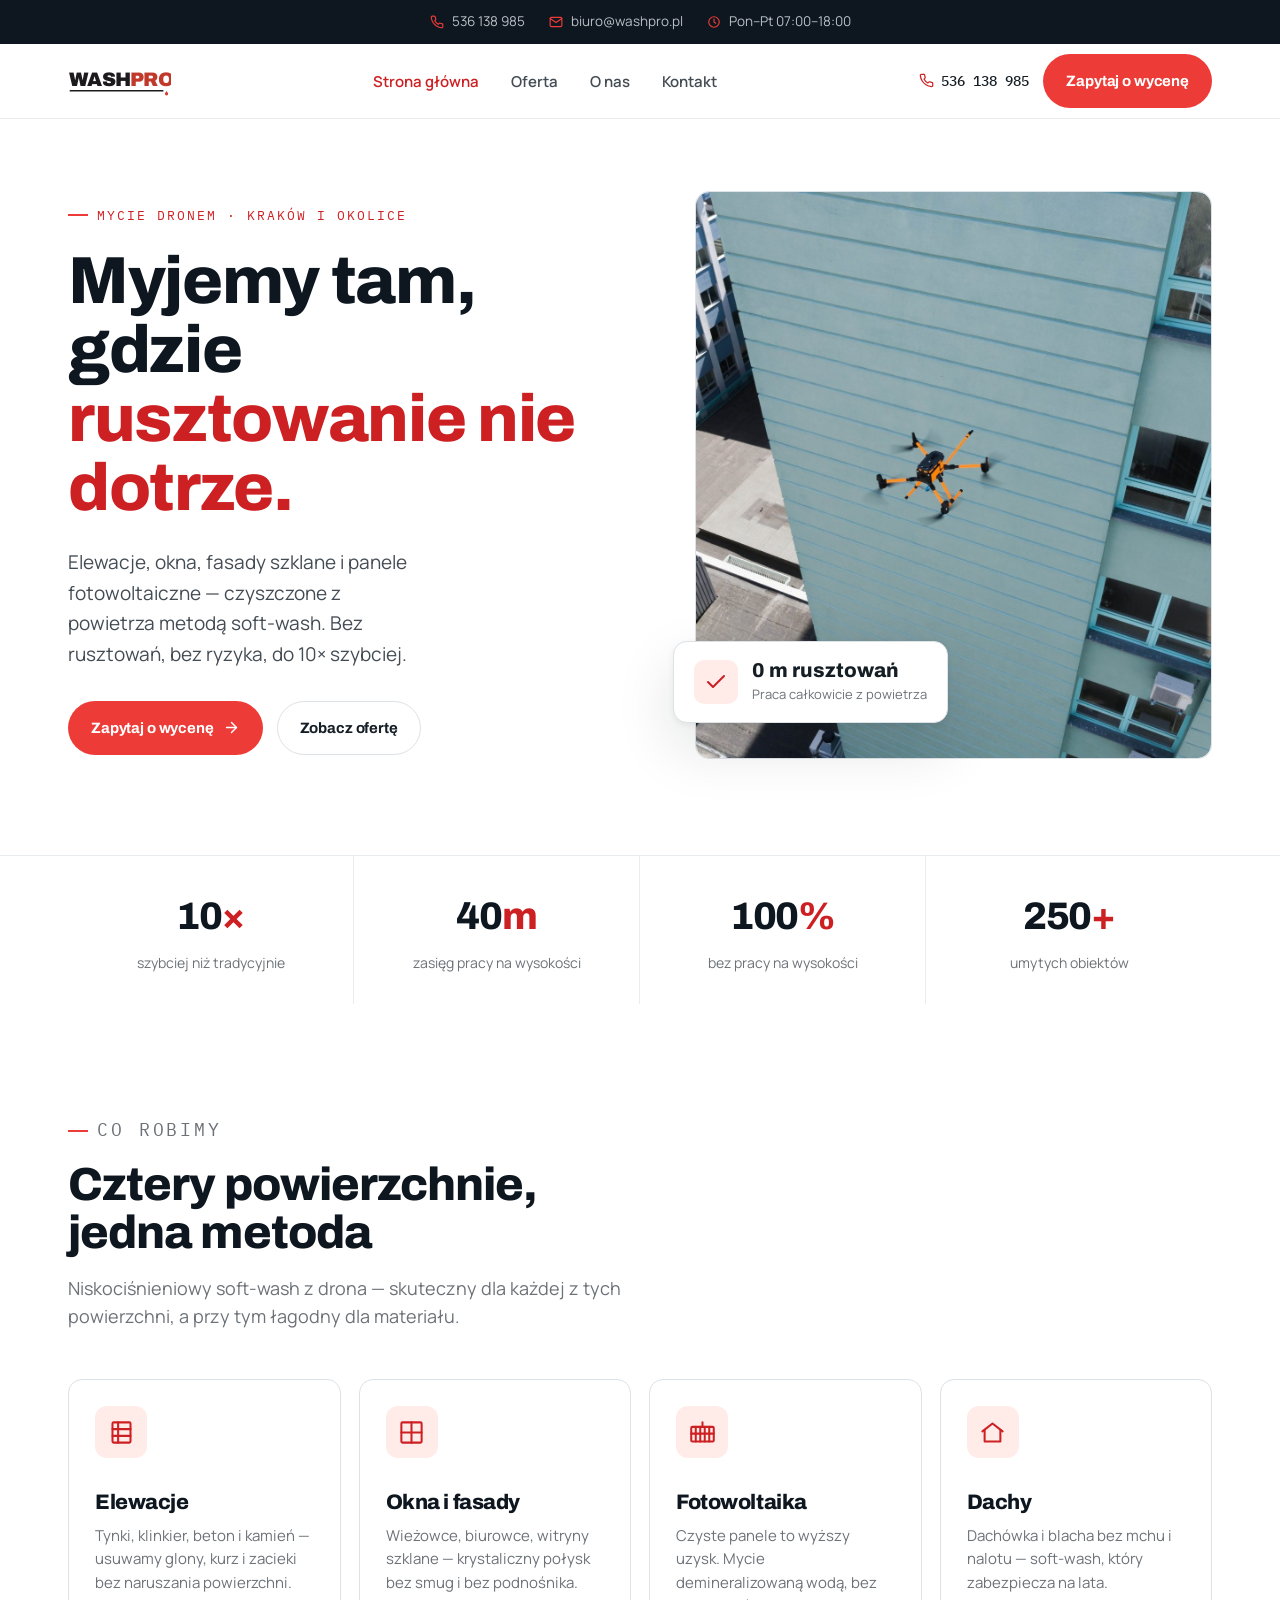
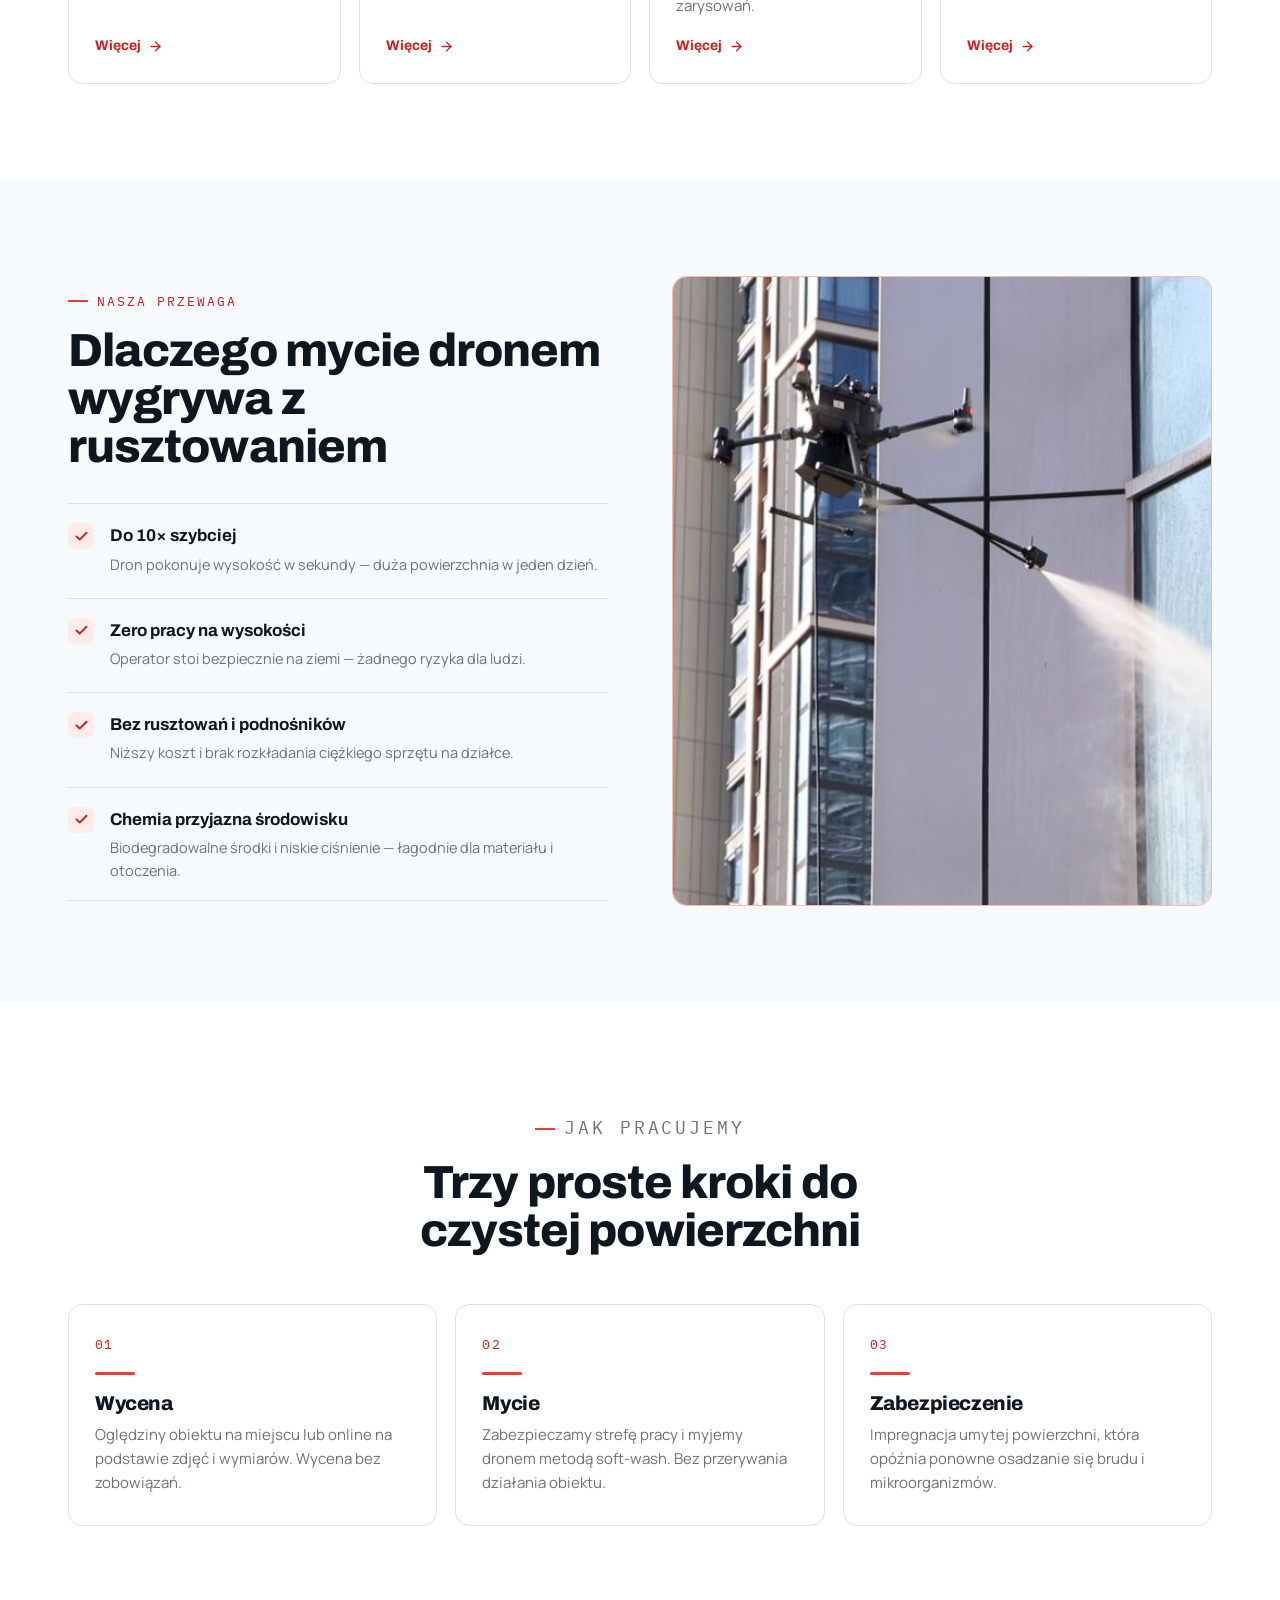
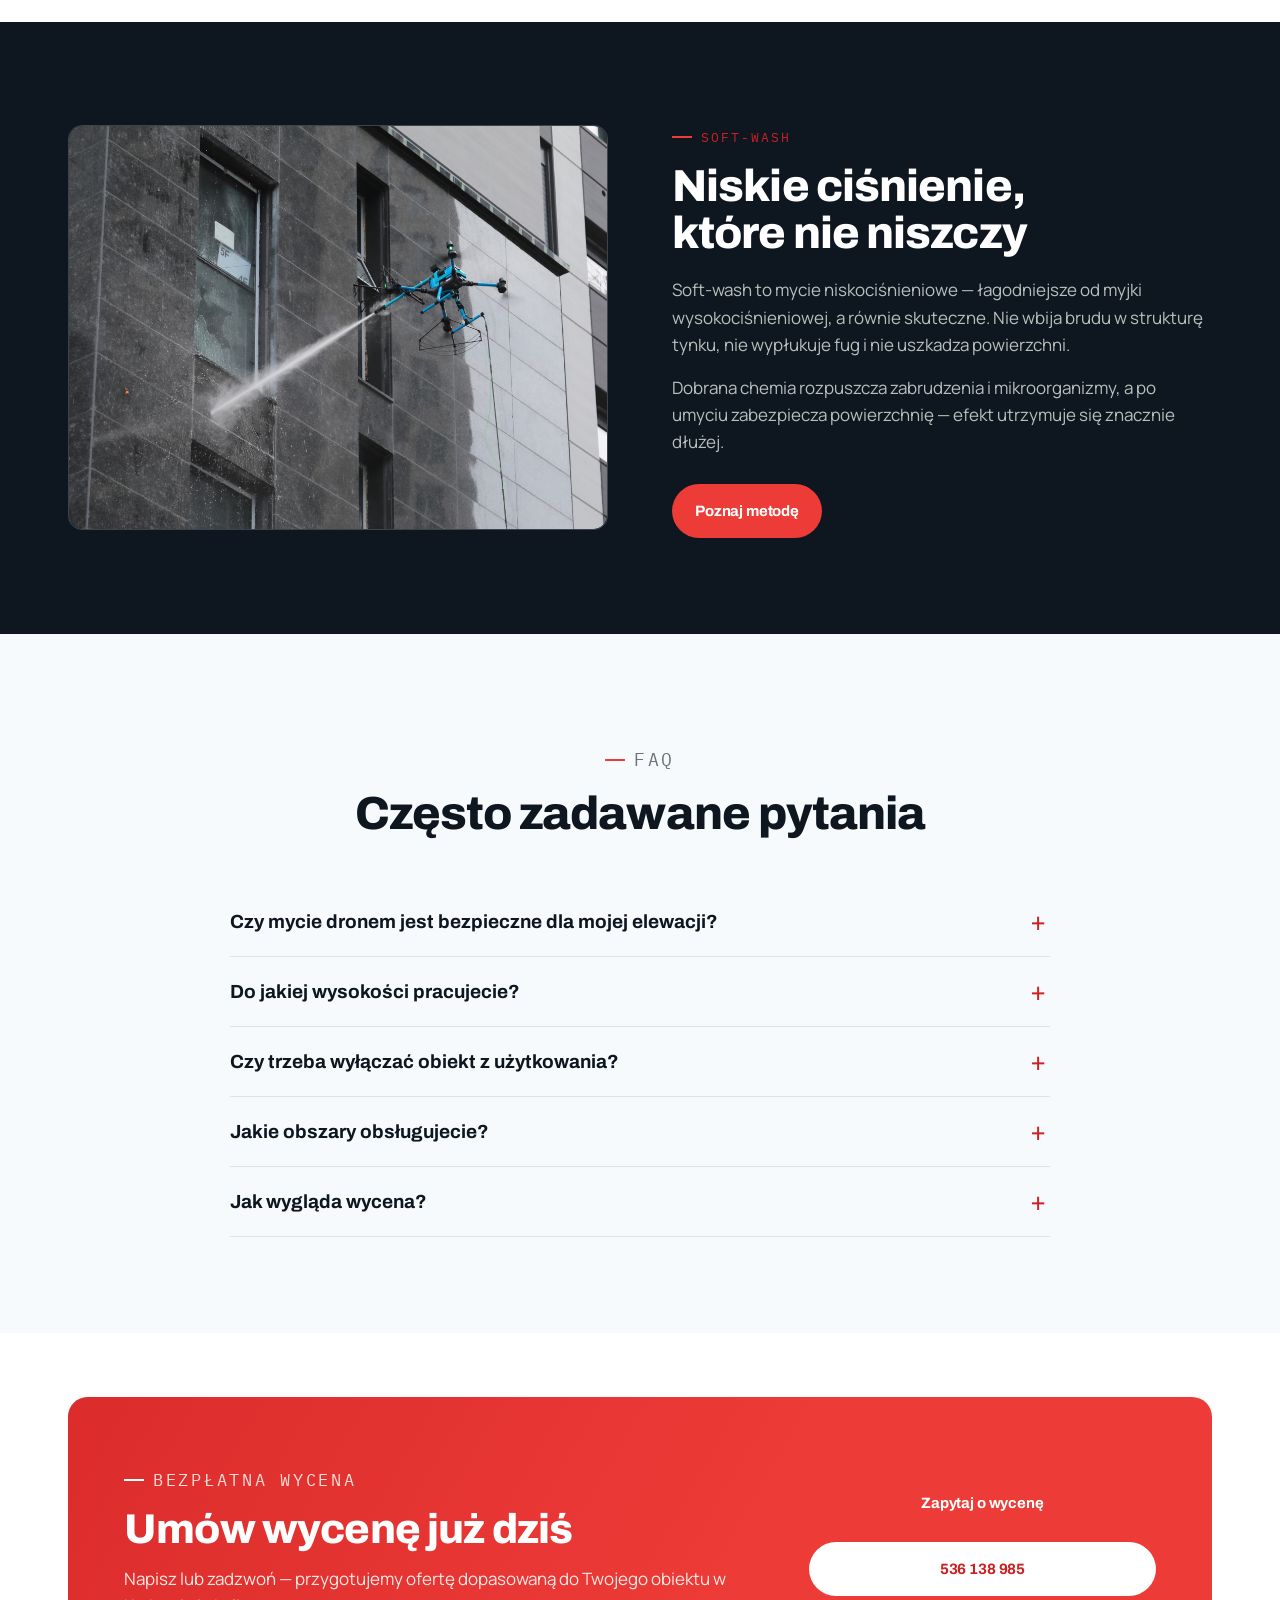
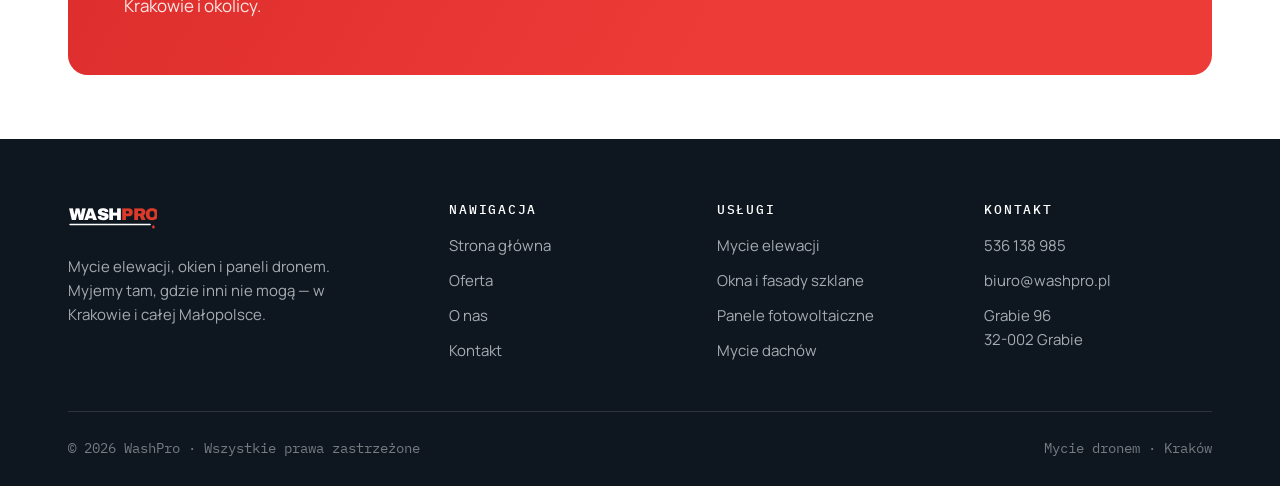
==== commit cde02988: "Add files via upload" ====
--- a/strona drony/index.html
+++ b/strona drony/index.html
@@ -19,7 +19,7 @@
     <div class="topbar-inner">
       <div class="topbar-contact">
         <a href="tel:+48536138985"><svg viewBox="0 0 24 24" fill="none" stroke="currentColor" stroke-width="2" stroke-linecap="round" stroke-linejoin="round"><path d="M22 16.92v3a2 2 0 0 1-2.18 2 19.79 19.79 0 0 1-8.63-3.07 19.5 19.5 0 0 1-6-6 19.79 19.79 0 0 1-3.07-8.67A2 2 0 0 1 4.11 2h3a2 2 0 0 1 2 1.72c.13.96.36 1.9.7 2.81a2 2 0 0 1-.45 2.11L8.09 9.91a16 16 0 0 0 6 6l1.27-1.27a2 2 0 0 1 2.11-.45c.91.34 1.85.57 2.81.7A2 2 0 0 1 22 16.92Z"/></svg>536 138 985</a>
-        <a href="mailto:Karolbarnaseu@gmail.com"><svg viewBox="0 0 24 24" fill="none" stroke="currentColor" stroke-width="2" stroke-linecap="round" stroke-linejoin="round"><rect x="2" y="4" width="20" height="16" rx="2"/><polyline points="22 6 12 13 2 6"/></svg>Karolbarnaseu@gmail.com</a>
+        <a href="mailto:biuro@washpro.pl"><svg viewBox="0 0 24 24" fill="none" stroke="currentColor" stroke-width="2" stroke-linecap="round" stroke-linejoin="round"><rect x="2" y="4" width="20" height="16" rx="2"/><polyline points="22 6 12 13 2 6"/></svg>biuro@washpro.pl</a>
         <span><svg viewBox="0 0 24 24" fill="none" stroke="currentColor" stroke-width="2" stroke-linecap="round" stroke-linejoin="round" style="width:14px;height:14px;color:var(--accent)"><circle cx="12" cy="12" r="9"/><polyline points="12 7 12 12 15 14"/></svg>Pon–Pt 07:00–18:00</span>
       </div>
     </div>
@@ -292,7 +292,7 @@
         <h4>Kontakt</h4>
         <ul>
           <li><a href="tel:+48536138985">536 138 985</a></li>
-          <li><a href="mailto:Karolbarnaseu@gmail.com">Karolbarnaseu@gmail.com</a></li>
+          <li><a href="mailto:biuro@washpro.pl">biuro@washpro.pl</a></li>
           <li>Grabie 96<br>32-002 Grabie</li>
         </ul>
       </div>
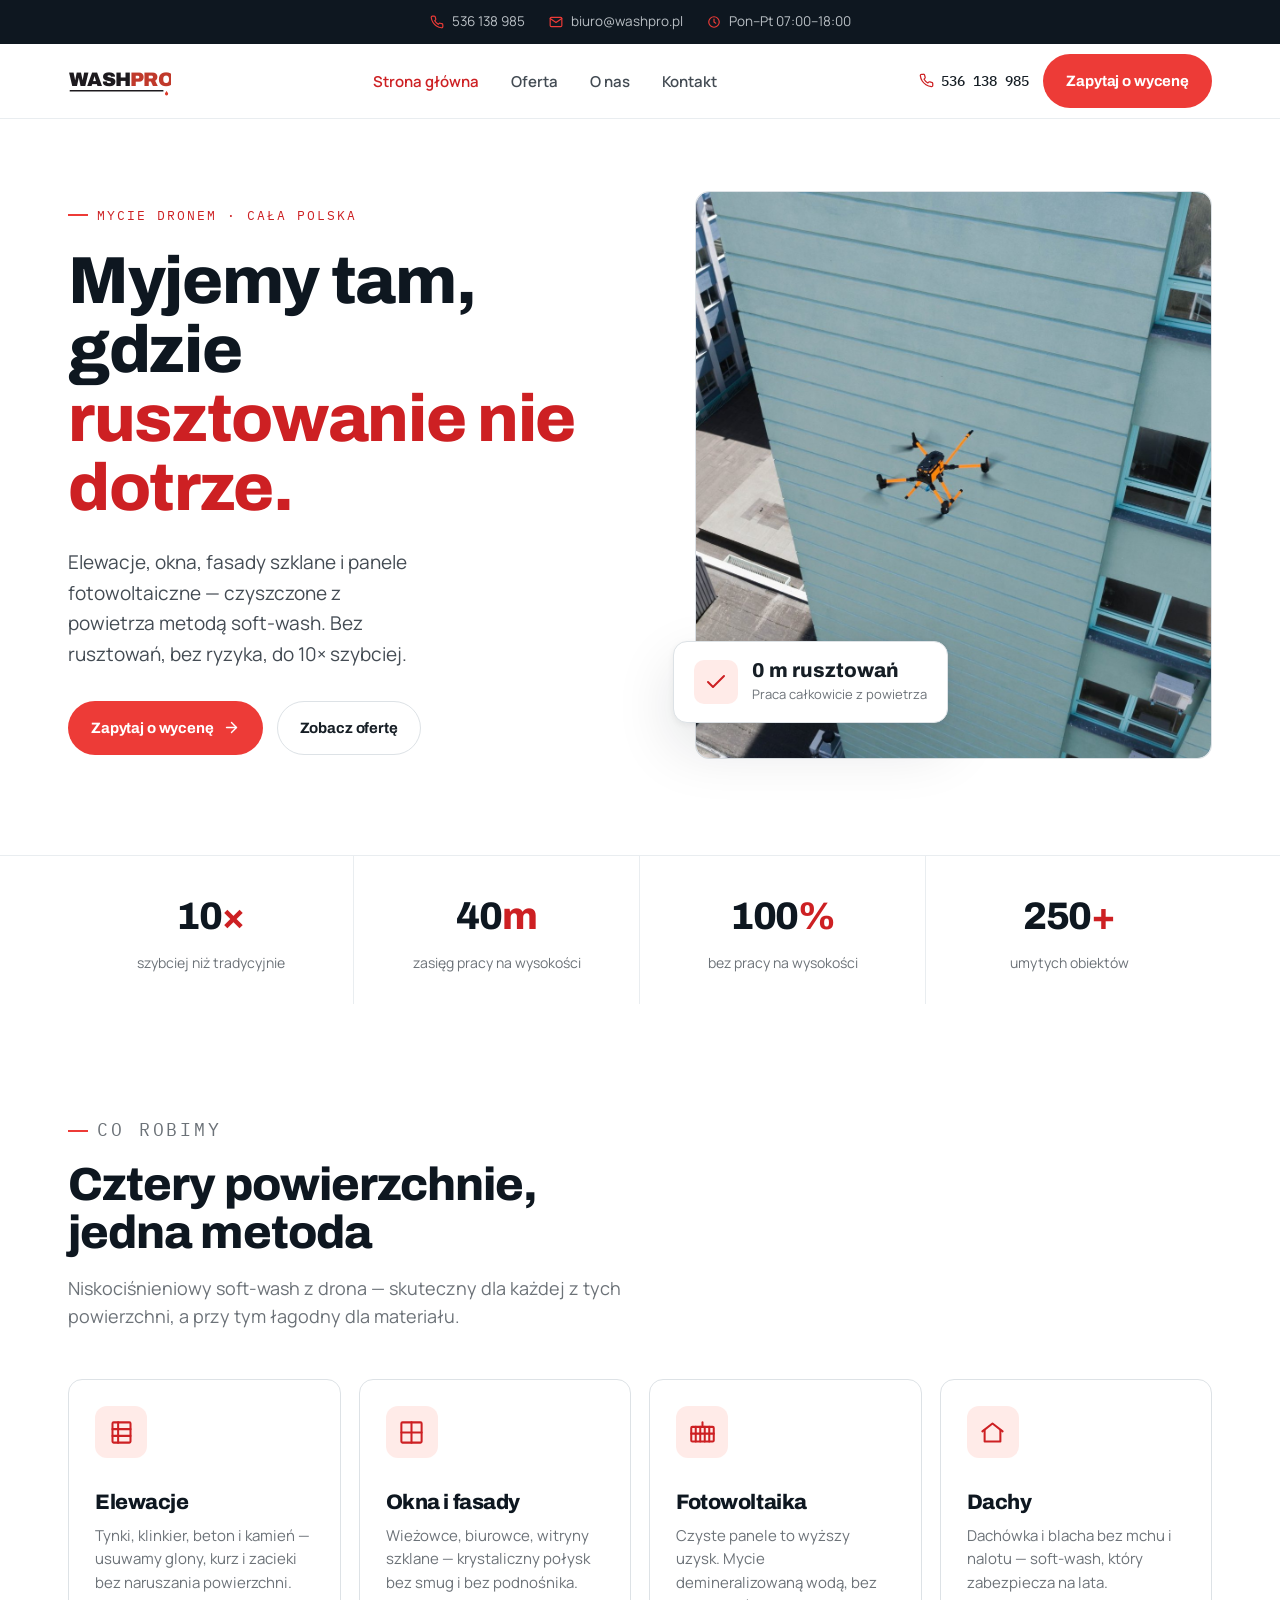
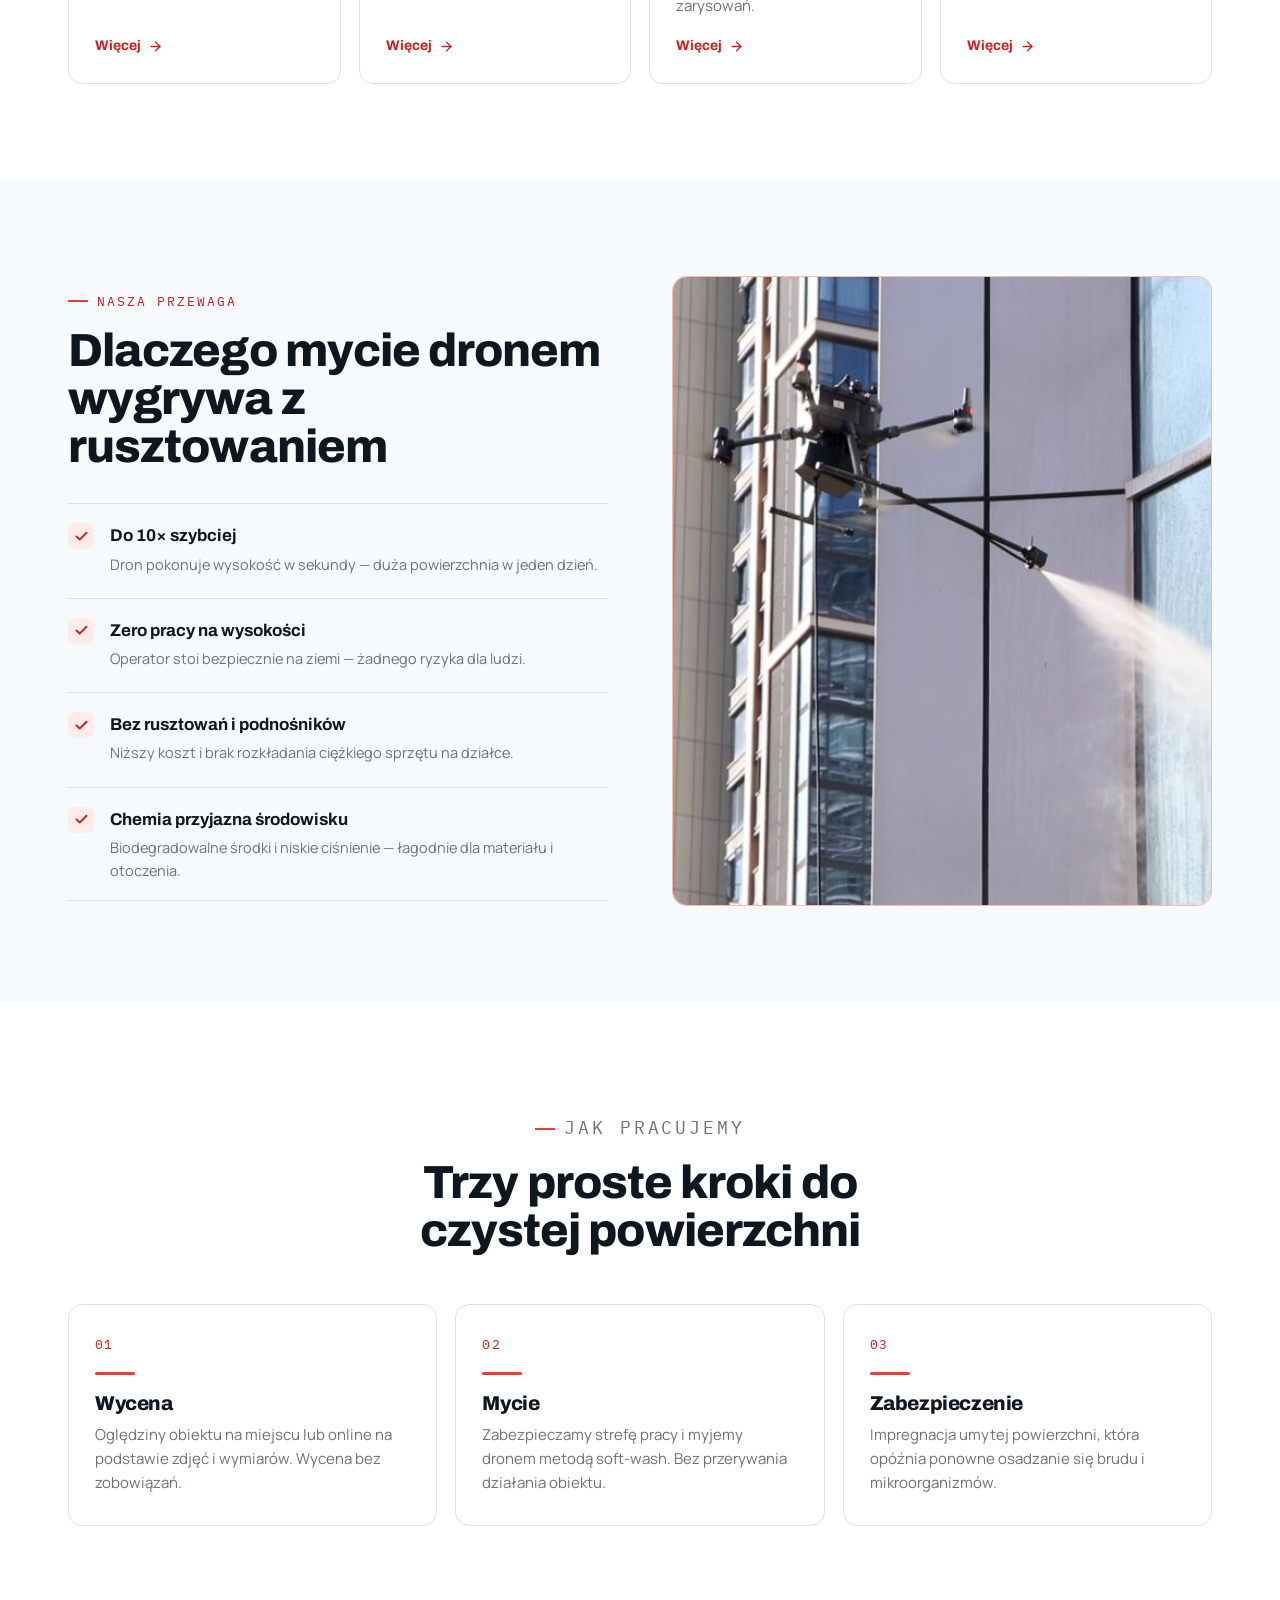
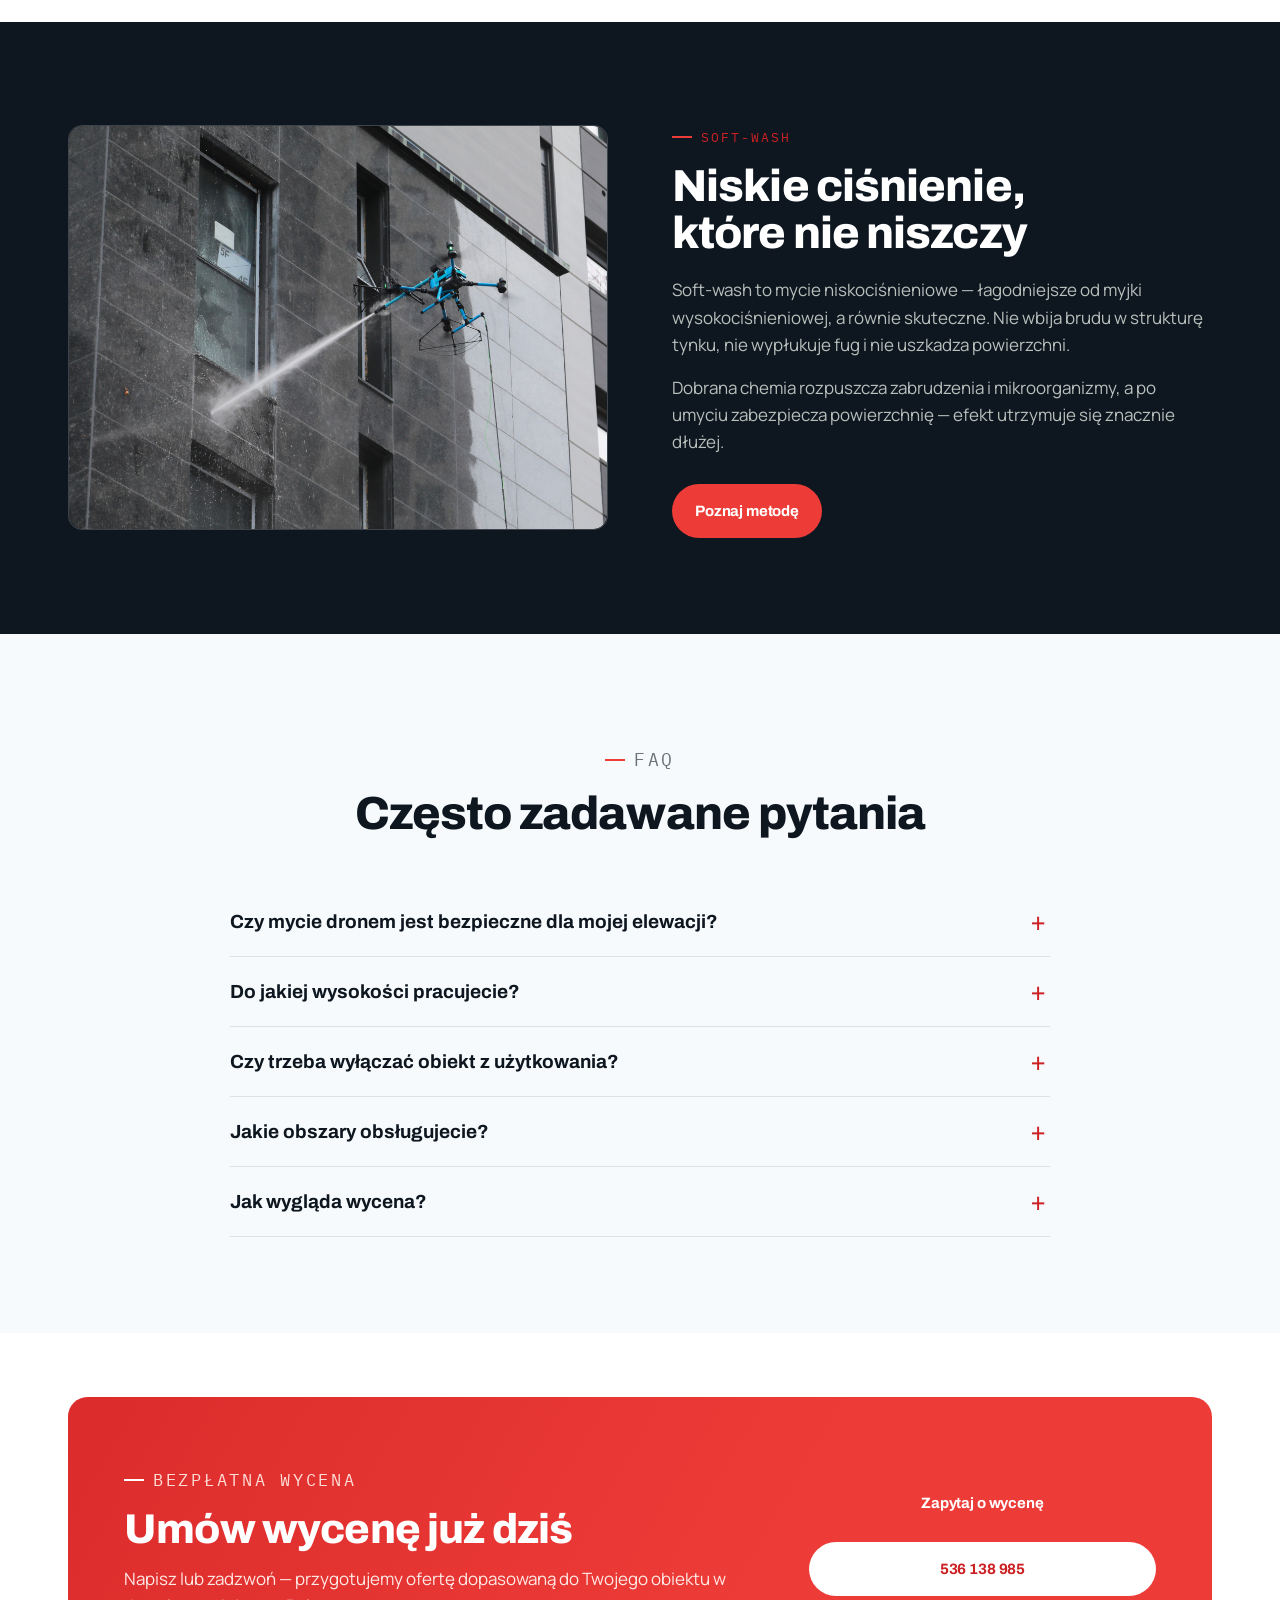
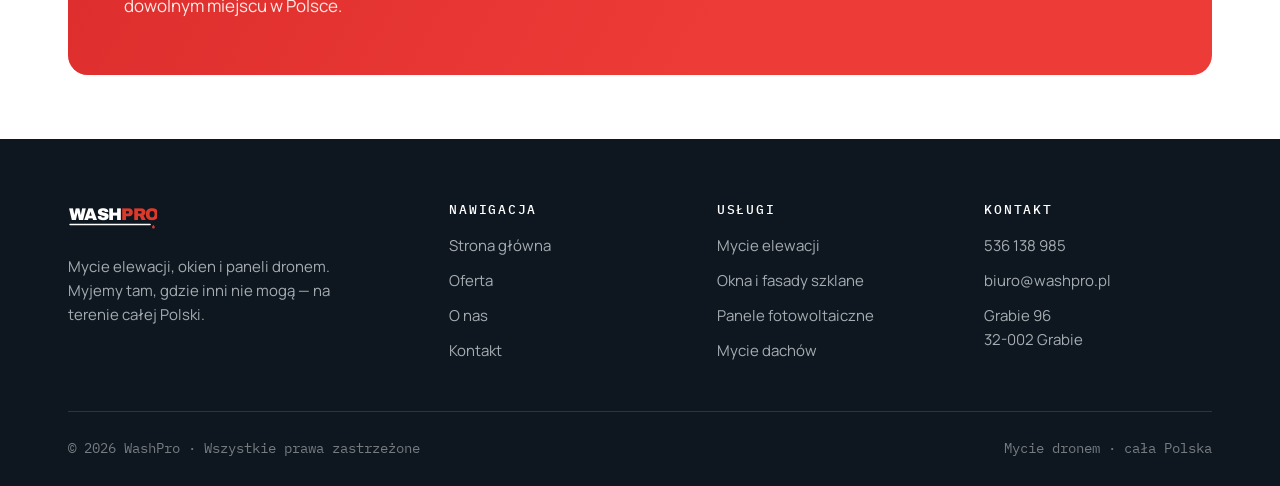
==== commit 7aa3bf2d: "Add files via upload" ====
--- a/strona drony/index.html
+++ b/strona drony/index.html
@@ -3,8 +3,8 @@
 <head>
 <meta charset="UTF-8">
 <meta name="viewport" content="width=device-width, initial-scale=1">
-<title>WashPro — Mycie elewacji, okien i paneli dronem · Kraków</title>
-<meta name="description" content="WashPro Kraków — mycie elewacji, okien, fasad szklanych i paneli fotowoltaicznych dronem metodą soft-wash. Bezpiecznie, szybko, bez rusztowań.">
+<title>WashPro — Mycie elewacji, okien i paneli dronem · cała Polska</title>
+<meta name="description" content="WashPro — mycie elewacji, okien, fasad szklanych i paneli fotowoltaicznych dronem metodą soft-wash. Działamy na terenie całej Polski. Bezpiecznie, szybko, bez rusztowań.">
 <link rel="preconnect" href="https://fonts.googleapis.com">
 <link rel="preconnect" href="https://fonts.gstatic.com" crossorigin>
 <link href="https://fonts.googleapis.com/css2?family=Archivo:wght@500;600;700;800&family=Manrope:wght@400;500;600;700&family=IBM+Plex+Mono:wght@400;500&display=swap" rel="stylesheet">
@@ -56,7 +56,7 @@
   <div class="wrap">
     <div class="hero-grid">
       <div class="hero-copy">
-        <p class="eyebrow">Mycie dronem · Kraków i okolice</p>
+        <p class="eyebrow">Mycie dronem · cała Polska</p>
         <h1>Myjemy tam, gdzie<br><span class="g">rusztowanie nie dotrze.</span></h1>
         <p class="hero-lead">Elewacje, okna, fasady szklane i panele fotowoltaiczne — czyszczone z powietrza metodą soft-wash. Bez rusztowań, bez ryzyka, do 10× szybciej.</p>
         <div class="hero-actions">
@@ -235,7 +235,7 @@
       </div>
       <div class="faq-item">
         <button class="faq-q">Jakie obszary obsługujecie?</button>
-        <div class="faq-a"><p>Kraków i cała Małopolska. W przypadku większych zleceń dojedziemy też poza województwo — zapytaj o szczegóły.</p></div>
+        <div class="faq-a"><p>Działamy na terenie całej Polski. Dojeżdżamy do zleceń w każdym regionie — niezależnie od województwa. Napisz, gdzie jest obiekt, a potwierdzimy termin i dojazd.</p></div>
       </div>
       <div class="faq-item">
         <button class="faq-q">Jak wygląda wycena?</button>
@@ -252,7 +252,7 @@
       <div>
         <p class="eyebrow">Bezpłatna wycena</p>
         <h2 style="margin-top: 14px;">Umów wycenę już dziś</h2>
-        <p>Napisz lub zadzwoń — przygotujemy ofertę dopasowaną do Twojego obiektu w Krakowie i okolicy.</p>
+        <p>Napisz lub zadzwoń — przygotujemy ofertę dopasowaną do Twojego obiektu w dowolnym miejscu w Polsce.</p>
       </div>
       <div class="cta-actions">
         <a href="kontakt.html" class="btn btn-primary">Zapytaj o wycenę</a>
@@ -268,7 +268,7 @@
     <div class="footer-grid">
       <div>
         <span class="brand" aria-label="WashPro"><svg class="brand-logo" xmlns="http://www.w3.org/2000/svg" viewBox="0 0 432 126" role="img" aria-label="WashPro"><text x="4" y="84" font-family="Archivo, system-ui, sans-serif" font-weight="900" font-size="82" letter-spacing="-3"><tspan fill="#ffffff">WASH</tspan><tspan fill="#DB3A2A">PRO</tspan></text><path d="M10 104 H398" stroke="#ffffff" stroke-width="7" stroke-linecap="round"></path><path d="M414 105c4.4 5.8 6.7 9.2 6.7 12a6.7 6.7 0 0 1-13.4 0C407.3 114.2 409.6 110.8 414 105Z" fill="#DB3A2A"></path></svg></span>
-        <p class="footer-about">Mycie elewacji, okien i paneli dronem. Myjemy tam, gdzie inni nie mogą — w Krakowie i całej Małopolsce.</p>
+        <p class="footer-about">Mycie elewacji, okien i paneli dronem. Myjemy tam, gdzie inni nie mogą — na terenie całej Polski.</p>
       </div>
       <div class="footer-col">
         <h4>Nawigacja</h4>
@@ -299,7 +299,7 @@
     </div>
     <div class="footer-bottom">
       <span class="mono">© 2026 WashPro · Wszystkie prawa zastrzeżone</span>
-      <span class="mono">Mycie dronem · Kraków</span>
+      <span class="mono">Mycie dronem · cała Polska</span>
     </div>
   </div>
 </footer>
